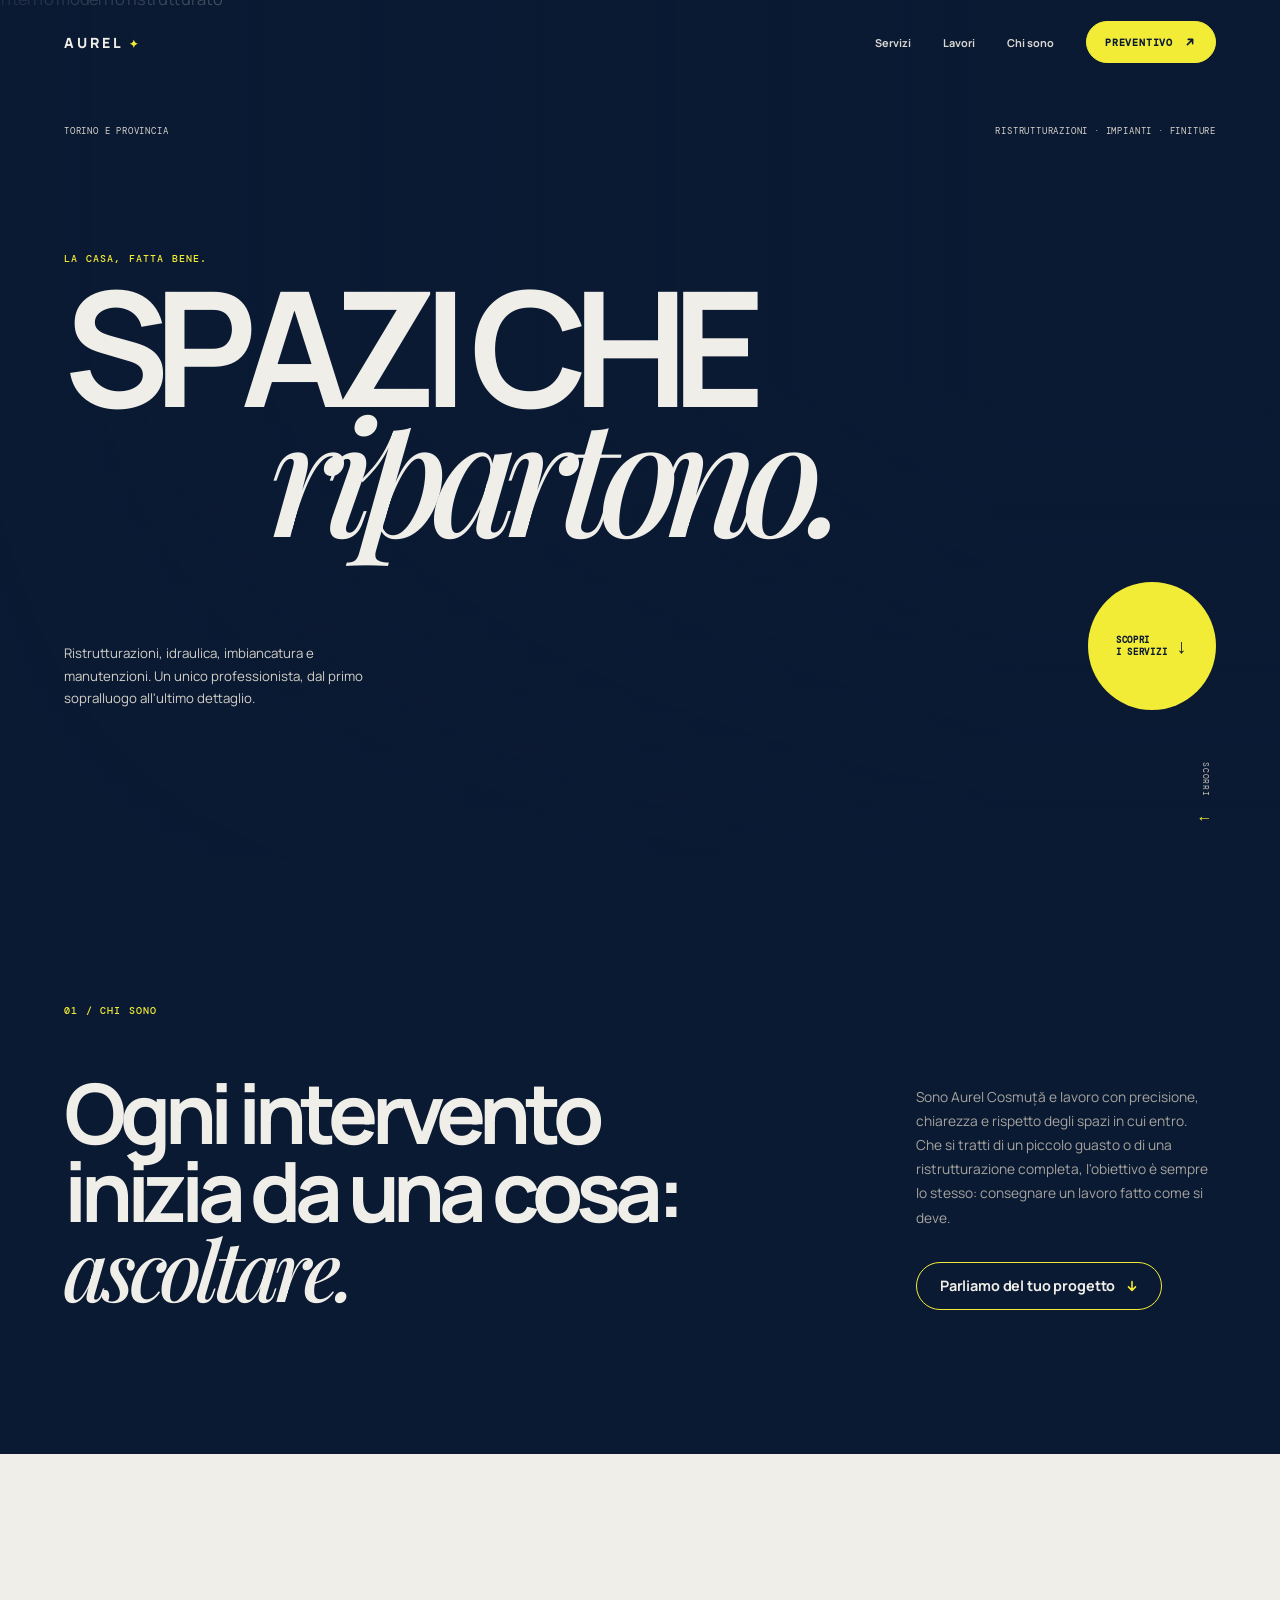
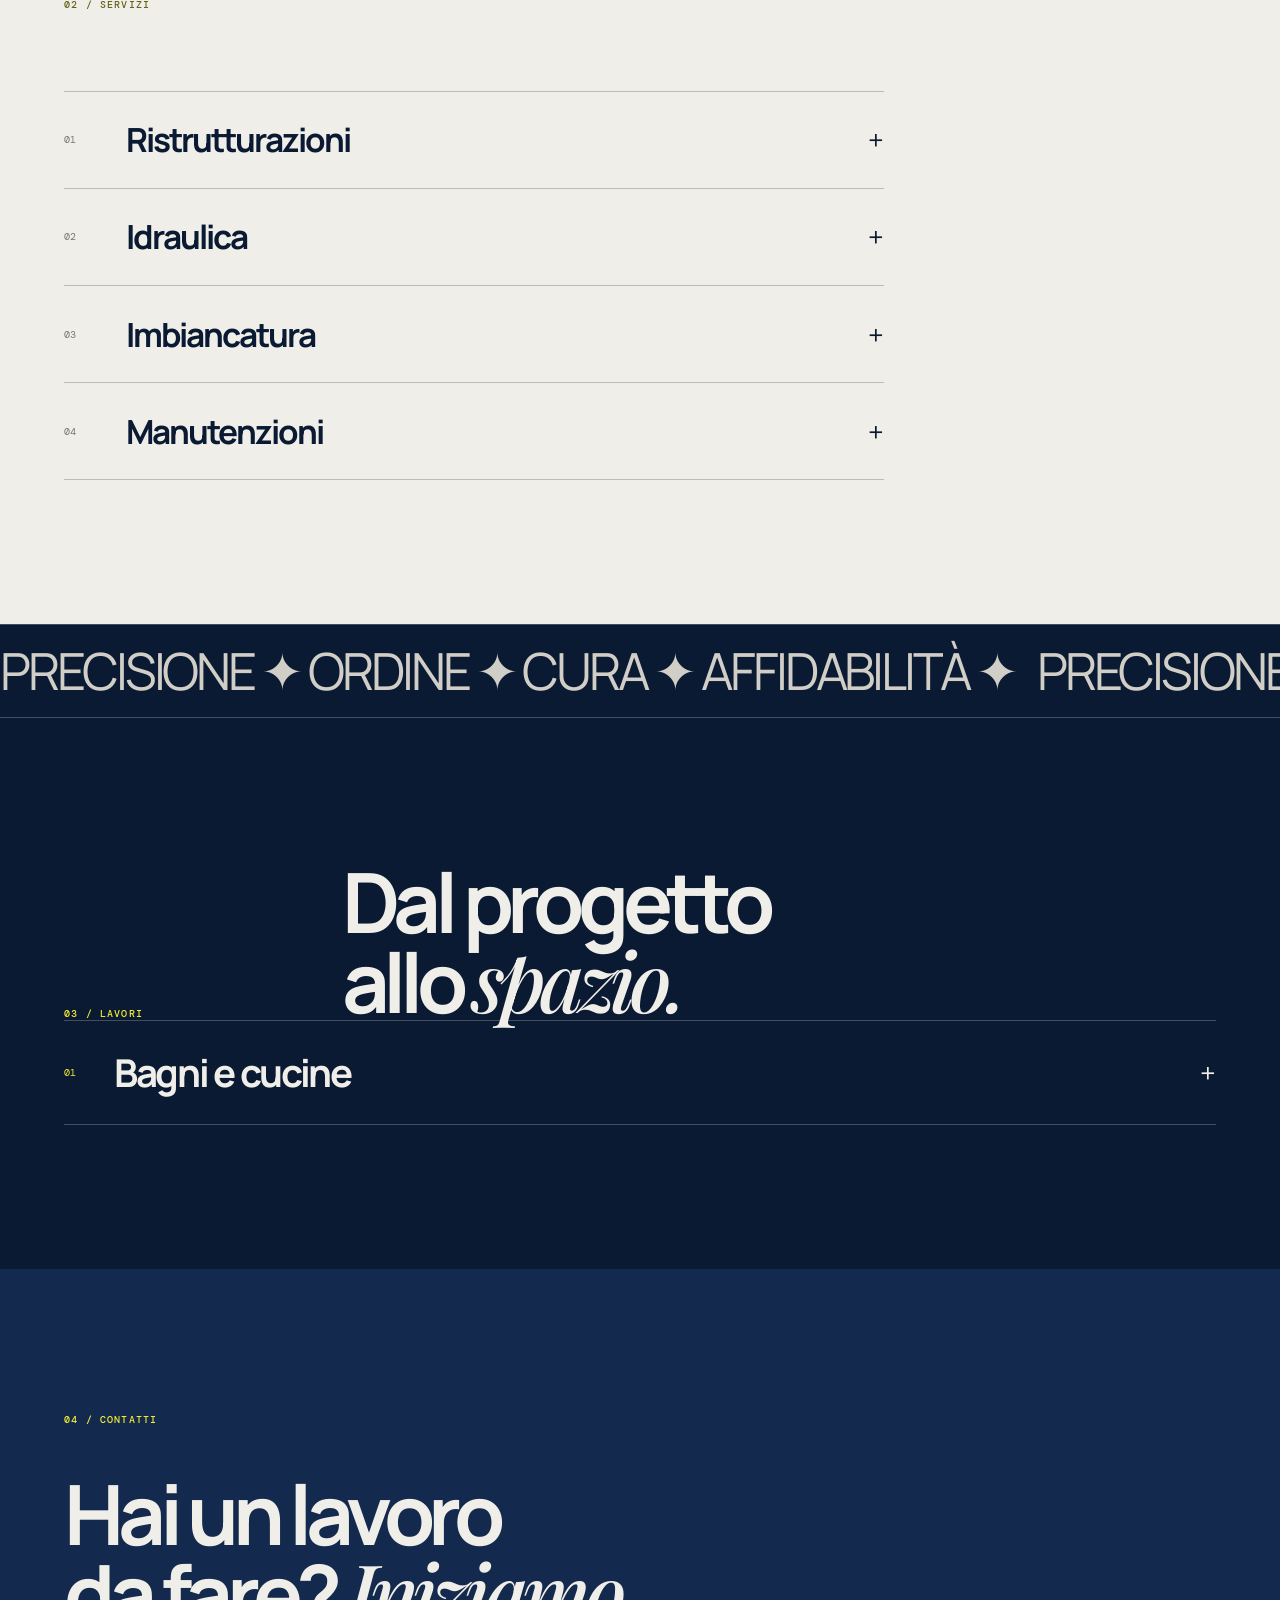
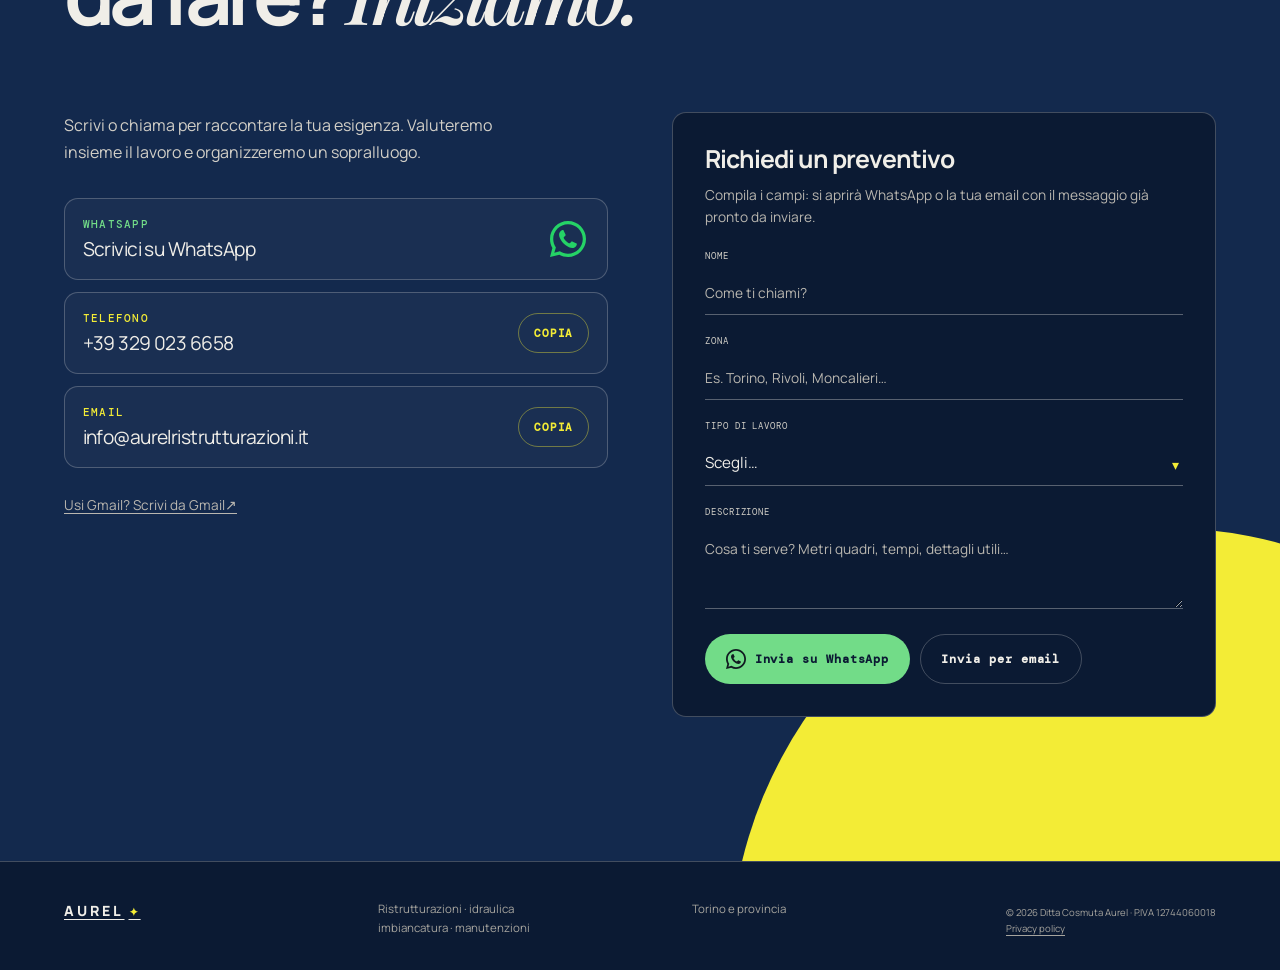
==== index.html @ 9bef8026 "Chi sono: tolta la frase sui figli musicisti Co-Authored-By: Claude Opus 5.5 <noreply@anthropic.com>" ====
<!doctype html>
<html lang="it">
<head>
<meta charset="utf-8"><meta name="viewport" content="width=device-width, initial-scale=1"><meta name="description" content="Aurel Cosmuță: ristrutturazioni, idraulica, imbiancatura e manutenzioni a Torino e provincia."><title>Aurel Cosmuță — Ristrutturazioni</title>
<meta http-equiv="Content-Security-Policy" content="default-src 'none'; script-src 'self'; style-src 'self'; font-src 'self'; img-src 'self' https://images.unsplash.com; form-action 'none'; manifest-src 'self'; base-uri 'none'; object-src 'none'; frame-src 'none'; worker-src 'none'; require-trusted-types-for 'script'; trusted-types 'none'; upgrade-insecure-requests"><link rel="canonical" href="https://aurelristrutturazioni.it/"><meta property="og:title" content="Aurel Cosmuță — Ristrutturazioni a Torino"><meta property="og:description" content="Ristrutturazioni, idraulica, imbiancatura e manutenzioni a Torino e provincia."><meta property="og:url" content="https://aurelristrutturazioni.it/"><meta property="og:type" content="website"><meta property="og:locale" content="it_IT"><meta name="referrer" content="strict-origin-when-cross-origin"><link rel="stylesheet" href="fonts/fonts.css?v=202610310843"><link rel="stylesheet" href="aurel.css?v=202610310843"><script src="frame-guard.js?v=202610310843"></script><script defer src="aurel.js?v=202610310843"></script>
</head>
<body>
<header class="header" id="top"><a class="logo" href="#top">AUREL<span>✦</span></a><nav class="nav"><a href="#servizi">Servizi</a><a href="#lavori">Lavori</a><a href="#chi-sono">Chi sono</a><a class="nav-cta" href="#contatti">PREVENTIVO <span><svg class="arr" viewBox="0 0 16 16" width="14" height="14" fill="none" stroke="currentColor" stroke-width="1.8" stroke-linecap="round" stroke-linejoin="round" aria-hidden="true"><path d="M5 11 11 5M6 5h5v5"/></svg></span></a></nav><button class="menu-button" aria-label="Apri menu" aria-expanded="false"><i></i><i></i></button></header>
<nav class="mobile-nav" aria-hidden="true"><a href="#servizi">Servizi</a><a href="#lavori">Lavori</a><a href="#chi-sono">Chi sono</a><a href="#contatti" class="mobile-quote">Preventivo</a></nav>
<main>
<section class="hero"><div class="hero-image"><img src="https://images.unsplash.com/photo-1600607687939-ce8a6c25118c?auto=format&fit=crop&w=2000&q=88" alt="Interno moderno ristrutturato"></div><div class="hero-shade"></div><div class="hero-meta"><span>Torino e provincia</span><span>Ristrutturazioni · Impianti · Finiture</span></div><div class="hero-content"><p class="kicker">La casa, fatta bene.</p><h1><span>SPAZI CHE</span><em>ripartono.</em></h1><div class="hero-bottom"><p>Ristrutturazioni, idraulica, imbiancatura e manutenzioni. Un unico professionista, dal primo sopralluogo all'ultimo dettaglio.</p><a class="circle-link" href="#servizi">SCOPRI<br>I SERVIZI <b>↓</b></a></div></div><div class="hero-scroll">SCORRI <span>↓</span></div></section>
<section class="intro section" id="chi-sono"><div class="section-label">01 / CHI SONO</div><div class="intro-layout"><h2>Ogni intervento<br>inizia da una cosa:<br><em>ascoltare.</em></h2><div class="intro-copy"><p>Sono Aurel Cosmuță e lavoro con precisione, chiarezza e rispetto degli spazi in cui entro. Che si tratti di un piccolo guasto o di una ristrutturazione completa, l'obiettivo è sempre lo stesso: consegnare un lavoro fatto come si deve.</p><a class="cta-pill" href="#contatti">Parliamo del tuo progetto <svg class="arr" viewBox="0 0 16 16" width="14" height="14" fill="none" stroke="currentColor" stroke-width="1.8" stroke-linecap="round" stroke-linejoin="round" aria-hidden="true"><path d="M8 3v10M4 9l4 4 4-4"/></svg></a></div></div></section>
<section class="services section" id="servizi"><div class="services-title"><div class="section-label">02 / SERVIZI</div></div><div class="services-grid"><div class="service-list"><article class="service-item"><button class="service-toggle"><span>01</span><strong>Ristrutturazioni</strong><i>+</i></button><div class="service-sublist"><div class="service-detail"><span>01.01</span><b>Ristrutturazione completa</b></div><div class="service-detail"><span>01.02</span><b>Bagni e cucine</b></div><div class="service-detail"><span>01.03</span><b>Distribuzione degli spazi</b></div></div></article><article class="service-item"><button class="service-toggle"><span>02</span><strong>Idraulica</strong><i>+</i></button><div class="service-sublist"><div class="service-detail"><span>02.01</span><b>Impianti idrici</b></div><div class="service-detail"><span>02.02</span><b>Sanitari e rubinetteria</b></div><div class="service-detail"><span>02.03</span><b>Riparazioni</b></div></div></article><article class="service-item"><button class="service-toggle"><span>03</span><strong>Imbiancatura</strong><i>+</i></button><div class="service-sublist"><div class="service-detail"><span>03.01</span><b>Pareti e soffitti</b></div><div class="service-detail"><span>03.02</span><b>Preparazione superfici</b></div><div class="service-detail"><span>03.03</span><b>Finiture e colori</b></div></div></article><article class="service-item"><button class="service-toggle"><span>04</span><strong>Manutenzioni</strong><i>+</i></button><div class="service-sublist"><div class="service-detail"><span>04.01</span><b>Interventi urgenti</b></div><div class="service-detail"><span>04.02</span><b>Ripristini</b></div><div class="service-detail"><span>04.03</span><b>Manutenzione ordinaria</b></div></div></article></div></div></section>
<section class="statement"><div class="ticker"><span>PRECISIONE ✦ ORDINE ✦ CURA ✦ AFFIDABILITÀ ✦ </span><span>PRECISIONE ✦ ORDINE ✦ CURA ✦ AFFIDABILITÀ ✦ </span></div></section>
<section class="projects section" id="lavori"><div class="projects-heading"><div class="section-label">03 / LAVORI</div><h2>Dal progetto<br>allo <em>spazio.</em></h2></div><div class="portfolio"><button class="portfolio-toggle"><span>01</span><strong>Bagni e cucine</strong><i>+</i></button><div class="portfolio-content"><div class="portfolio-track"><figure><img src="img/lavori/bagno-marmo-bianco.jpg" alt="Bagno con rivestimento effetto marmo bianco e mobile sospeso" width="1050" height="1400" loading="lazy" decoding="async"><figcaption>Bagno effetto marmo</figcaption></figure><figure><img src="img/lavori/bagno-con-lavanderia.jpg" alt="Bagno ristrutturato con box doccia, sanitari sospesi e lavatrice integrata" width="1400" height="1050" loading="lazy" decoding="async"><figcaption>Bagno con lavanderia</figcaption></figure><figure><img src="img/lavori/bagno-doccia-walk-in.jpg" alt="Bagno con doccia walk-in, piastrelle decorate e rubinetteria nera" width="1052" height="1400" loading="lazy" decoding="async"><figcaption>Doccia walk-in</figcaption></figure><figure><img src="img/lavori/bagno-effetto-travertino.jpg" alt="Bagno con grandi lastre effetto travertino e box doccia in cristallo" width="1050" height="1400" loading="lazy" decoding="async"><figcaption>Effetto travertino</figcaption></figure></div></div></div></section>
<section class="contact section" id="contatti"><div class="contact-bg"></div><div class="section-label">04 / CONTATTI</div><h2>Hai un lavoro<br>da fare? <em>Iniziamo.</em></h2><div class="cx-layout"><div class="cx-direct"><p class="cx-intro">Scrivi o chiama per raccontare la tua esigenza. Valuteremo insieme il lavoro e organizzeremo un sopralluogo.</p><ul class="cx-list"><li class="cx-card cx-wa"><a class="cx-main" href="https://wa.me/393290236658?text=Ciao%20Aurel%2C%20vorrei%20richiedere%20un%20preventivo." target="_blank" rel="noopener noreferrer"><span class="cx-label">WhatsApp</span><span class="cx-value">Scrivici su WhatsApp</span></a><img class="cx-icon" src="img/whatsapp.svg" alt="" width="36" height="36" aria-hidden="true"></li><li class="cx-card"><a class="cx-main" href="tel:+393290236658"><span class="cx-label">Telefono</span><span class="cx-value">+39 329 023 6658</span></a><button class="cx-copy copy-btn" type="button" data-copy="+39 329 023 6658" data-done="Numero copiato negli appunti.">Copia</button></li><li class="cx-card"><a class="cx-main" href="mailto:info@aurelristrutturazioni.it"><span class="cx-label">Email</span><span class="cx-value">info@aurelristrutturazioni.it</span></a><button class="cx-copy copy-btn" type="button" data-copy="info@aurelristrutturazioni.it" data-done="Email copiata negli appunti.">Copia</button></li></ul><p class="copy-message" aria-live="polite"></p><p class="cx-gmail"><a href="https://mail.google.com/mail/?view=cm&amp;fs=1&amp;to=info@aurelristrutturazioni.it" target="_blank" rel="noopener noreferrer">Usi Gmail? Scrivi da Gmail↗︎</a></p></div><form id="quote-form" class="cx-form"><h3>Richiedi un preventivo</h3><p class="cx-form-note">Compila i campi: si aprirà WhatsApp o la tua email con il messaggio già pronto da inviare.</p><label for="q-nome">Nome<input id="q-nome" name="nome" required maxlength="80" autocomplete="name" placeholder="Come ti chiami?"></label><label for="q-zona">Zona<input id="q-zona" name="zona" maxlength="80" autocomplete="address-level2" placeholder="Es. Torino, Rivoli, Moncalieri…"></label><label for="q-tipo" class="cx-select">Tipo di lavoro<select id="q-tipo" name="tipo" required><option value="">Scegli…</option><option>Ristrutturazione completa</option><option>Bagno</option><option>Cucina</option><option>Idraulica</option><option>Imbiancatura</option><option>Manutenzione o piccolo intervento</option><option>Altro</option></select></label><label for="q-msg">Descrizione<textarea id="q-msg" name="messaggio" required rows="3" maxlength="1000" placeholder="Cosa ti serve? Metri quadri, tempi, dettagli utili…"></textarea></label><div class="cx-send"><button type="submit" class="cx-send-wa" data-via="wa"><img class="qb-ico" src="img/whatsapp-black.svg" alt="" width="20" height="20" aria-hidden="true">Invia su WhatsApp</button><button type="submit" class="cx-send-mail" data-via="mail">Invia per email</button></div></form></div></section>
</main><footer><a href="#top" class="logo">AUREL<span>✦</span></a><p>Ristrutturazioni · idraulica<br>imbiancatura · manutenzioni</p><p>Torino e provincia</p><small>© <span id="year"></span> Ditta Cosmuta Aurel · P.IVA 12744060018<br><a href="privacy.html">Privacy policy</a></small></footer><div class="quick-bar" aria-label="Contatto rapido"><a class="quick-call" href="tel:+393290236658"><svg class="qb-ico" viewBox="0 0 24 24" width="20" height="20" fill="none" stroke="currentColor" stroke-width="2" stroke-linecap="round" stroke-linejoin="round" aria-hidden="true"><path d="M5 4h3.2l1.6 4-2 1.2a11 11 0 0 0 5 5l1.2-2 4 1.6V17a2 2 0 0 1-2 2A15 15 0 0 1 3 6a2 2 0 0 1 2-2z"/></svg>Chiama</a><a class="quick-wa" href="https://wa.me/393290236658?text=Ciao%20Aurel%2C%20vorrei%20richiedere%20un%20preventivo." target="_blank" rel="noopener noreferrer"><img class="qb-ico" src="img/whatsapp-black.svg" alt="" width="20" height="20" aria-hidden="true">WhatsApp</a></div>
</body></html>
---- fonts/fonts.css ----
/* manrope-latin-400-normal */
@font-face {
  font-family: 'Manrope';
  font-style: normal;
  font-display: swap;
  font-weight: 400;
  src: url(manrope-latin-400-normal.woff2) format('woff2');
}/* manrope-latin-ext-400-normal */
@font-face {
  font-family: 'Manrope';
  font-style: normal;
  font-display: swap;
  font-weight: 400;
  src: url(manrope-latin-ext-400-normal.woff2) format('woff2');
}/* manrope-latin-500-normal */
@font-face {
  font-family: 'Manrope';
  font-style: normal;
  font-display: swap;
  font-weight: 500;
  src: url(manrope-latin-500-normal.woff2) format('woff2');
}/* manrope-latin-ext-500-normal */
@font-face {
  font-family: 'Manrope';
  font-style: normal;
  font-display: swap;
  font-weight: 500;
  src: url(manrope-latin-ext-500-normal.woff2) format('woff2');
}/* manrope-latin-600-normal */
@font-face {
  font-family: 'Manrope';
  font-style: normal;
  font-display: swap;
  font-weight: 600;
  src: url(manrope-latin-600-normal.woff2) format('woff2');
}/* manrope-latin-ext-600-normal */
@font-face {
  font-family: 'Manrope';
  font-style: normal;
  font-display: swap;
  font-weight: 600;
  src: url(manrope-latin-ext-600-normal.woff2) format('woff2');
}/* manrope-latin-700-normal */
@font-face {
  font-family: 'Manrope';
  font-style: normal;
  font-display: swap;
  font-weight: 700;
  src: url(manrope-latin-700-normal.woff2) format('woff2');
}/* manrope-latin-ext-700-normal */
@font-face {
  font-family: 'Manrope';
  font-style: normal;
  font-display: swap;
  font-weight: 700;
  src: url(manrope-latin-ext-700-normal.woff2) format('woff2');
}/* manrope-latin-800-normal */
@font-face {
  font-family: 'Manrope';
  font-style: normal;
  font-display: swap;
  font-weight: 800;
  src: url(manrope-latin-800-normal.woff2) format('woff2');
}/* manrope-latin-ext-800-normal */
@font-face {
  font-family: 'Manrope';
  font-style: normal;
  font-display: swap;
  font-weight: 800;
  src: url(manrope-latin-ext-800-normal.woff2) format('woff2');
}/* playfair-display-latin-500-normal */
@font-face {
  font-family: 'Playfair Display';
  font-style: normal;
  font-display: swap;
  font-weight: 500;
  src: url(playfair-display-latin-500-normal.woff2) format('woff2');
}/* playfair-display-latin-ext-500-normal */
@font-face {
  font-family: 'Playfair Display';
  font-style: normal;
  font-display: swap;
  font-weight: 500;
  src: url(playfair-display-latin-ext-500-normal.woff2) format('woff2');
}/* playfair-display-latin-600-normal */
@font-face {
  font-family: 'Playfair Display';
  font-style: normal;
  font-display: swap;
  font-weight: 600;
  src: url(playfair-display-latin-600-normal.woff2) format('woff2');
}/* playfair-display-latin-ext-600-normal */
@font-face {
  font-family: 'Playfair Display';
  font-style: normal;
  font-display: swap;
  font-weight: 600;
  src: url(playfair-display-latin-ext-600-normal.woff2) format('woff2');
}/* playfair-display-latin-500-italic */
@font-face {
  font-family: 'Playfair Display';
  font-style: italic;
  font-display: swap;
  font-weight: 500;
  src: url(playfair-display-latin-500-italic.woff2) format('woff2');
}/* playfair-display-latin-ext-500-italic */
@font-face {
  font-family: 'Playfair Display';
  font-style: italic;
  font-display: swap;
  font-weight: 500;
  src: url(playfair-display-latin-ext-500-italic.woff2) format('woff2');
}/* dm-mono-latin-400-normal */
@font-face {
  font-family: 'DM Mono';
  font-style: normal;
  font-display: swap;
  font-weight: 400;
  src: url(dm-mono-latin-400-normal.woff2) format('woff2');
}/* dm-mono-latin-ext-400-normal */
@font-face {
  font-family: 'DM Mono';
  font-style: normal;
  font-display: swap;
  font-weight: 400;
  src: url(dm-mono-latin-ext-400-normal.woff2) format('woff2');
}/* dm-mono-latin-500-normal */
@font-face {
  font-family: 'DM Mono';
  font-style: normal;
  font-display: swap;
  font-weight: 500;
  src: url(dm-mono-latin-500-normal.woff2) format('woff2');
}/* dm-mono-latin-ext-500-normal */
@font-face {
  font-family: 'DM Mono';
  font-style: normal;
  font-display: swap;
  font-weight: 500;
  src: url(dm-mono-latin-ext-500-normal.woff2) format('woff2');
}
---- aurel.css ----
:root{--dark:#0b1a33;--cream:#f0eee8;--yellow:#f3ec36;--grey:#a6a49e;--line:rgba(240,238,232,.24);--sans:Manrope,Arial,sans-serif;--serif:'Playfair Display',Georgia,serif;--mono:'DM Mono',monospace}*{box-sizing:border-box}html{scroll-behavior:smooth}body{margin:0;background:var(--dark);color:var(--cream);font-family:var(--sans);overflow-x:hidden}a{color:inherit;text-decoration:none}button{font:inherit}img{width:100%;height:100%;display:block;object-fit:cover}.header{position:absolute;inset:0 0 auto;z-index:10;height:84px;padding:0 5vw;display:flex;align-items:center;justify-content:space-between}.logo{font-size:.88rem;font-weight:800;letter-spacing:.22em}.logo span{margin-left:.25rem;color:var(--yellow);font-size:.7rem}.nav{display:flex;align-items:center;gap:2rem;font-size:.68rem;font-weight:700}.nav>a:not(.nav-cta){color:#dad8d1}.nav>a:not(.nav-cta):hover{color:var(--yellow)}.nav-cta{background:var(--yellow);color:var(--dark);border:1px solid var(--yellow);border-radius:2rem;padding:.82rem 1.15rem;font:700 .62rem var(--mono);letter-spacing:.08em;transition:.25s}.nav-cta:hover{background:#fffbd0;transform:translateY(-2px);box-shadow:0 10px 28px #f3ec363d}.nav-cta span{margin-left:.6rem;font-size:1rem}.menu-button,.mobile-nav{display:none}.hero{height:min(860px,100vh);min-height:670px;position:relative;padding:125px 5vw 2.2rem;display:flex;flex-direction:column;justify-content:space-between;overflow:hidden}.hero-image,.hero-shade{position:absolute;inset:0}.hero-image{z-index:0}.hero-image img{filter:saturate(.75);transform:scale(1.03);animation:heroZoom 13s ease-out both}.hero-shade{z-index:1;background:linear-gradient(90deg,#0b1a33e8,#0b1a3340 78%),linear-gradient(0deg,#0b1a33bf,transparent 55%)}.hero-meta,.hero-content,.hero-scroll{position:relative;z-index:2}.hero-meta{display:flex;justify-content:space-between;color:#d6d3cc;font:.56rem var(--mono);letter-spacing:.09em;text-transform:uppercase}.hero-content{margin:auto 0}.kicker,.section-label{font:500 .61rem var(--mono);letter-spacing:.12em;color:var(--yellow);margin:0;text-transform:uppercase}.hero h1{font-size:clamp(4.2rem,12.5vw,13.5rem);line-height:.78;letter-spacing:-.095em;margin:1.2rem 0 0}.hero h1 span,.hero h1 em{display:block;animation:revealTitle 1s cubic-bezier(.2,.75,.2,1) both}.hero h1 em{font-family:var(--serif);font-weight:500;margin-left:16vw;animation-delay:.12s}.hero-bottom{margin-top:3rem;display:flex;align-items:end;justify-content:space-between}.hero-bottom>p{max-width:330px;margin:0;color:#d2d0c8;font-size:.83rem;line-height:1.7}.circle-link{height:128px;width:128px;border-radius:50%;background:var(--yellow);color:var(--dark);display:flex;align-items:center;justify-content:center;gap:.5rem;font:700 .54rem var(--mono);letter-spacing:.08em;line-height:1.4;transition:.3s}.circle-link:hover{transform:rotate(10deg) scale(1.06);box-shadow:0 14px 36px #f3ec3633}.circle-link b{font-size:1.25rem;font-weight:400}.hero-scroll{position:absolute;right:5vw;bottom:2.2rem;writing-mode:vertical-rl;font:.51rem var(--mono);letter-spacing:.1em;color:#c4c1b9}.hero-scroll span{color:var(--yellow);font-size:1rem;margin-top:.7rem}.section{padding:9rem 5vw}.intro-layout{display:grid;grid-template-columns:1.6fr .65fr;gap:9vw;align-items:end;margin-top:3.5rem}.intro h2,.projects h2,.contact h2{font-size:clamp(2.8rem,6.5vw,7.5rem);line-height:.94;letter-spacing:-.075em;margin:0}.intro h2 em,.projects h2 em,.contact h2 em{font-family:var(--serif);font-weight:500}.intro-copy{font-size:.86rem;color:var(--grey);line-height:1.75}.intro-copy p{margin:0}.underlined-link{display:inline-block;margin-top:2rem;padding-bottom:.45rem;border-bottom:1px solid var(--yellow);font-size:.7rem;font-weight:700}.underlined-link span{margin-left:.5rem;color:var(--yellow)}.intro-images{margin-top:7rem;display:grid;grid-template-columns:1.2fr .8fr;gap:1.5rem}.intro-images figure{margin:0;height:390px;position:relative;overflow:hidden}.intro-images figure:nth-child(2){margin-top:7rem}.intro-images img{filter:grayscale(.5);transition:transform .8s}.intro-images figure:hover img{transform:scale(1.06)}figcaption{position:absolute;left:1rem;bottom:1rem;font:.56rem var(--mono);letter-spacing:.1em;text-transform:uppercase}.services{background:var(--cream);color:var(--dark)}.services-title{display:flex;justify-content:space-between}.services-title .section-label{color:#65631a}.services-title>p{font-size:.88rem;line-height:1.65;margin:0}.services-grid{display:grid;grid-template-columns:1.25fr .75fr;gap:6vw;margin-top:5rem}.service-list{border-top:1px solid #bebbb4}.service-item{border-bottom:1px solid #bebbb4}.service-toggle{width:100%;display:grid;grid-template-columns:46px 1fr 28px;gap:1rem;align-items:center;padding:1.6rem 0;background:none;border:0;color:var(--dark);text-align:left;cursor:pointer}.service-toggle>span{font:.63rem var(--mono);color:#77756f}.service-toggle strong{font-size:clamp(1.35rem,2.6vw,2.6rem);letter-spacing:-.06em}.service-toggle i,.portfolio-toggle i{font-style:normal;font-size:1.7rem;text-align:right;transition:transform .3s}.service-sublist{max-height:0;overflow:hidden;transition:max-height .45s ease;padding-left:61px}.service-item.open .service-sublist{max-height:180px;padding-bottom:1.2rem}.service-item.open .service-toggle i,.portfolio.open .portfolio-toggle i{transform:rotate(45deg);color:#77710b}.service-detail{width:100%;display:flex;align-items:center;gap:1rem;padding:.58rem 0;background:none;border:0;color:#5a5953;text-align:left;cursor:pointer;border-bottom:1px solid #d6d3cb}.service-detail span{font:.55rem var(--mono);color:#88857e}.service-detail b{font-size:.77rem;font-weight:600}.service-detail:hover,.service-detail.active{color:#737b09}.service-photo{height:520px;overflow:hidden}.service-photo img{filter:saturate(.7);transition:opacity .25s,transform .45s}.statement{overflow:hidden;border-top:1px solid var(--line);border-bottom:1px solid var(--line);padding:1.25rem 0}.ticker{width:max-content;display:flex;animation:ticker 24s linear infinite}.ticker span{white-space:nowrap;font-size:clamp(2rem,4vw,4.5rem);letter-spacing:-.06em;line-height:1;padding-right:1.3rem;color:#d1cec7}.projects-heading{display:grid;grid-template-columns:.55fr 1.45fr .55fr;gap:4vw;align-items:end}.projects-heading p{font-size:.78rem;line-height:1.7;color:var(--grey);margin:0}.portfolio{border-top:1px solid var(--line)}.portfolio:first-of-type{margin-top:6rem}.portfolio-toggle{width:100%;display:grid;grid-template-columns:50px 1fr 30px;align-items:center;padding:1.55rem 0;background:none;color:var(--cream);border:0;border-bottom:1px solid var(--line);text-align:left;cursor:pointer}.portfolio-toggle span{font:.62rem var(--mono);color:var(--yellow)}.portfolio-toggle strong{font-size:clamp(1.4rem,3vw,2.8rem);letter-spacing:-.06em}.portfolio-toggle i{font-size:1.7rem}.portfolio-content{max-height:0;overflow:hidden;transition:max-height .65s ease}.portfolio.open .portfolio-content{max-height:390px}.portfolio-track{display:flex;gap:1rem;overflow-x:auto;padding:1rem 0 1.5rem;scroll-snap-type:x mandatory;scrollbar-width:thin;scrollbar-color:var(--yellow) transparent}.portfolio-track figure{flex:0 0 clamp(260px,31vw,430px);height:280px;margin:0;position:relative;scroll-snap-align:start;overflow:hidden}.portfolio-track img{filter:saturate(.7);transition:transform .6s}.portfolio-track figure:hover img{transform:scale(1.06)}.portfolio-track figcaption{font:.58rem var(--mono);color:white;text-shadow:0 1px 5px #000}.contact{background:#13294d;position:relative;overflow:hidden}.contact-bg{position:absolute;width:68vw;height:68vw;border-radius:50%;background:var(--yellow);right:-25vw;bottom:-42vw}.contact>*:not(.contact-bg){position:relative;z-index:1}.contact h2{margin:3rem 0 5rem}.contact-layout{display:grid;grid-template-columns:.8fr 1fr;gap:11vw}.contact-copy>p{font-size:.85rem;line-height:1.7;color:#d2cfc7;margin:0;max-width:390px}.contact-option{border-top:1px solid #f0eee83d;margin-top:2rem;padding-top:.8rem}.option-label{display:block;font:.56rem var(--mono);letter-spacing:.1em;color:var(--yellow);margin-bottom:.55rem}.copy-email,.contact-action{display:flex;align-items:center;justify-content:space-between;width:100%;max-width:430px;padding:0;background:none;border:0;color:var(--cream);text-align:left;font-size:clamp(1.05rem,2vw,1.75rem);letter-spacing:-.05em;cursor:pointer}.contact-action{display:flex}.copy-email small,.contact-action small{font:.53rem var(--mono);letter-spacing:.08em;color:var(--yellow);white-space:nowrap;margin-left:1rem}.copy-message{color:var(--yellow)!important;font-size:.67rem!important;margin:.5rem 0 0!important}.whatsapp-option{border-color:#73d48a66}.whatsapp-option .option-label{color:#72dc88}.whatsapp-option .contact-action small{color:#72dc88}.contact-copy>a{display:block}form{display:flex;flex-direction:column;gap:1.5rem}label{font:.58rem var(--mono);letter-spacing:.1em;text-transform:uppercase;color:#d3d0c8}input,textarea{display:block;width:100%;margin-top:.55rem;padding:.75rem 0;background:transparent;border:0;border-bottom:1px solid #f0eee856;color:var(--cream);outline:0;font:.86rem var(--sans);resize:vertical}input:focus,textarea:focus{border-color:var(--yellow)}input::placeholder,textarea::placeholder{color:#bab7b0}form button{align-self:flex-start;border:0;border-radius:3rem;padding:1rem 1.2rem;background:var(--yellow);color:var(--dark);font:700 .62rem var(--mono);letter-spacing:.08em;cursor:pointer;transition:.25s}form button:hover{transform:translateY(-2px);background:#fffbd0}form button span{font-size:1rem;margin-left:.7rem}#form-message{margin:0;color:var(--yellow);font-size:.75rem}footer{display:grid;grid-template-columns:1fr 1fr 1fr auto;gap:2rem;padding:2.3rem 5vw;color:var(--grey);font-size:.72rem;line-height:1.65;border-top:1px solid var(--line)}footer .logo{color:var(--cream)}footer p{margin:0}footer small{align-self:end}.reveal{opacity:0;transform:translateY(35px);transition:opacity .8s ease,transform .8s}.reveal.visible{opacity:1;transform:none}@keyframes revealTitle{from{transform:translateY(120%);opacity:0}to{transform:translateY(0);opacity:1}}@keyframes heroZoom{from{transform:scale(1.15)}to{transform:scale(1.03)}}@keyframes ticker{to{transform:translateX(-50%)}}@media(max-width:760px){.header{height:65px;padding:0 1.25rem}.nav{display:none}.menu-button{display:flex;flex-direction:column;gap:6px;border:0;background:none;padding:8px;z-index:13}.menu-button i{width:27px;height:1px;background:var(--cream);display:block;transition:transform .3s}.menu-button.open i:first-child{transform:translateY(3.5px) rotate(45deg)}.menu-button.open i:last-child{transform:translateY(-3.5px) rotate(-45deg)}.mobile-nav{position:fixed;z-index:12;inset:0;background:var(--yellow);color:var(--dark);padding:7rem 1.25rem;transform:translateY(-100%);transition:transform .45s cubic-bezier(.7,0,.2,1)}.mobile-nav.open{transform:none}.mobile-nav a{display:block;font-size:clamp(2.6rem,12vw,4rem);font-weight:700;line-height:1.15;letter-spacing:-.07em}.mobile-nav small{font:.55rem var(--mono);vertical-align:top}.mobile-nav .mobile-quote{margin-top:1.5rem;font:.9rem var(--mono);letter-spacing:.08em;border:1px solid var(--dark);border-radius:3rem;padding:.9rem 1rem;width:max-content}.hero{padding:95px 1.25rem 1.5rem;min-height:720px}.hero-meta span:last-child{display:none}.hero h1{font-size:clamp(4rem,18vw,7rem)}.hero h1 em{margin-left:8vw}.hero-bottom>p{max-width:205px;font-size:.72rem}.circle-link{width:88px;height:88px;font-size:.42rem}.hero-scroll{right:1.25rem;bottom:1.5rem}.section{padding:5rem 1.25rem}.intro-layout,.contact-layout{display:block;margin-top:2.5rem}.intro-copy{margin-top:2rem}.intro-images{margin-top:4rem;gap:.7rem}.intro-images figure{height:225px}.intro-images figure:nth-child(2){margin-top:3rem}.services-title{display:block}.services-title>p{margin-top:2rem}.services-grid{display:block;margin-top:3rem}.service-toggle{grid-template-columns:32px 1fr 24px;padding:1.3rem 0}.service-sublist{padding-left:32px}.service-photo{height:315px;margin-top:2rem}.projects-heading{display:block}.projects-heading h2{margin:2rem 0}.portfolio:first-of-type{margin-top:4rem}.portfolio-track figure{flex-basis:78vw;height:250px}.contact h2{margin:2.3rem 0 3rem}.contact-layout form{margin-top:3rem}.contact-bg{width:120vw;height:120vw;right:-50vw;bottom:-25vw}.copy-email,.contact-action{font-size:1rem}footer{grid-template-columns:1fr 1fr;padding:2rem 1.25rem;gap:1.5rem}footer small{grid-column:1/-1}}

.hp-field{position:absolute;left:-10000px;width:1px;height:1px;overflow:hidden}
.consent{display:flex;gap:.75rem;align-items:flex-start;text-transform:none;letter-spacing:0;font:.78rem/1.5 var(--sans);color:var(--cream)}
.consent input{width:1.05rem;height:1.05rem;margin:.15rem 0 0;flex:none;accent-color:var(--yellow)}
.consent a,footer a{color:inherit;text-decoration:underline;text-underline-offset:3px}
form button:disabled{opacity:.6;cursor:wait;transform:none}
:focus-visible{outline:2px solid var(--yellow);outline-offset:3px}
.legal{max-width:760px;margin:0 auto;padding:8rem 5vw 6rem;line-height:1.7;font-size:.98rem}
.legal h1{font:600 clamp(2.4rem,6vw,4rem)/1 var(--serif);letter-spacing:-.03em;margin:1.5rem 0 1rem}
.legal h2{font:600 1.35rem/1.3 var(--serif);margin:2.8rem 0 .6rem}
.legal p,.legal li{color:#d3d0c8}
.legal a{color:var(--yellow)}
.legal .todo{background:#f3ec3633;color:var(--yellow);padding:0 .3rem;border-radius:3px}
.legal .updated{font:500 .65rem var(--mono);letter-spacing:.1em;text-transform:uppercase;color:var(--grey)}
.back-link{font:700 .62rem var(--mono);letter-spacing:.08em;color:var(--cream);text-decoration:none}
@media(max-width:760px){.contact{padding-bottom:calc(5rem + 32vw)}.contact-bg{width:68vw;height:68vw;right:-20vw;bottom:-40vw}}

/* ===== Telefono ===== */
.quick-bar{display:none}
@media(max-width:760px){
/* Header fisso: il menu è sempre raggiungibile */
.header{position:fixed;z-index:14;height:calc(64px + env(safe-area-inset-top,0px));padding:env(safe-area-inset-top,0px) max(1.25rem,env(safe-area-inset-right,0px)) 0 max(1.25rem,env(safe-area-inset-left,0px));transition:background .3s,box-shadow .3s}
.header.scrolled{background:#0b1a33f2;box-shadow:0 1px 0 var(--line);-webkit-backdrop-filter:blur(10px);backdrop-filter:blur(10px)}
.logo{padding:.8rem 0}
.menu-button{width:48px;height:48px;align-items:center;justify-content:center;margin-right:-10px}
/* Menu a tutto schermo */
.mobile-nav{display:flex;flex-direction:column;gap:.35rem;padding:calc(6.5rem + env(safe-area-inset-top,0px)) 1.25rem 2rem;overflow-y:auto;visibility:hidden;transition:transform .45s cubic-bezier(.7,0,.2,1),visibility 0s .45s}
.mobile-nav.open{visibility:visible;transition:transform .45s cubic-bezier(.7,0,.2,1)}
.mobile-nav a{color:var(--dark);text-decoration:none;padding:.2rem 0}
.mobile-nav small{font-size:.7rem}
.mobile-nav .mobile-quote{font-size:.85rem;padding:1rem 1.3rem}
body.menu-open .header{background:transparent;box-shadow:none;-webkit-backdrop-filter:none;backdrop-filter:none}
body.menu-open .logo{color:var(--dark)}
body.menu-open .menu-button i{background:var(--dark)}
/* Apertura */
.hero{height:auto;min-height:100vh;min-height:100svh;padding:calc(88px + env(safe-area-inset-top,0px)) 1.25rem 2rem}
.hero-meta{font-size:.66rem}
.kicker{font-size:.72rem}
.hero-bottom{flex-direction:column;align-items:flex-start;gap:1.8rem;margin-top:2.2rem}
.hero-bottom>p{max-width:34ch;font-size:.98rem;line-height:1.6}
.circle-link{width:104px;height:104px;font-size:.6rem;align-self:flex-end;margin-top:-.5rem}
[id]{scroll-margin-top:calc(64px + env(safe-area-inset-top,0px))}
.hero-scroll{display:none}
/* Testi leggibili */
.section-label{font-size:.72rem}
.intro-copy p,.services-title>p{font-size:1rem}
.intro-images figcaption,.portfolio-track figcaption{font-size:.68rem}
.underlined-link{display:inline-flex;padding:.7rem 0;font-size:.95rem}
/* Servizi: foto sopra l'elenco, così si vede quando cambia */
.services-grid{display:flex;flex-direction:column}
.service-photo{order:-1;height:auto;aspect-ratio:4/3;max-width:100%;margin:0 0 1.5rem}
.service-detail{padding:.85rem 0;font-size:.95rem}
.service-detail span,.service-detail small{font-size:.7rem}
.service-detail b{font-size:.95rem}
/* Lavori */
.projects-heading p{font-size:.95rem;margin-bottom:2rem}
.portfolio-track figure{flex-basis:82vw;height:300px}
/* Contatti */
.option-label{font-size:.7rem}
.contact-option{margin-top:1.4rem}
.copy-email,.contact-action{min-height:48px;font-size:1.15rem}
.copy-email small,.contact-action small{font-size:.68rem}
label{font-size:.7rem}
input,textarea{font-size:16px;padding:.9rem 0}
.consent{font-size:.9rem;padding:.3rem 0}
.consent input{width:1.4rem;height:1.4rem;margin-top:.05rem}
form button{font-size:.75rem;padding:1.15rem 1.5rem;min-height:52px}
/* Footer */
footer{font-size:.82rem;padding-bottom:calc(5.5rem + env(safe-area-inset-bottom,0px))}
footer small{font-size:.75rem}
footer a{display:inline-block;padding:.35rem 0}
/* Barra Chiama / WhatsApp */
.quick-bar{display:grid;grid-template-columns:1fr 1fr;gap:.6rem;position:fixed;z-index:11;left:0;right:0;bottom:0;padding:.7rem max(1rem,env(safe-area-inset-right,0px)) calc(.7rem + env(safe-area-inset-bottom,0px)) max(1rem,env(safe-area-inset-left,0px));background:#0b1a33f2;-webkit-backdrop-filter:blur(10px);backdrop-filter:blur(10px);box-shadow:0 -1px 0 var(--line);transform:translateY(110%);transition:transform .35s ease}
.quick-bar.show{transform:none}
.quick-bar a{display:flex;align-items:center;justify-content:center;gap:.5rem;min-height:50px;border-radius:3rem;font:700 .78rem var(--mono);letter-spacing:.06em;text-transform:uppercase;text-decoration:none}
.quick-call{background:var(--yellow);color:var(--dark)}
.quick-wa{border:1px solid #72dc88;color:#72dc88}
body.menu-open .quick-bar{transform:translateY(110%)}
}
/* Sui touch screen niente effetti "hover" che restano attivi dopo il tocco */
@media(hover:none){
.service-detail:hover{color:#5a5953}
.service-detail.active{color:#737b09}
.circle-link:hover,.nav-cta:hover,form button:hover{transform:none;box-shadow:none}
.intro-images figure:hover img,.portfolio-track figure:hover img{transform:none}
}
@media(prefers-reduced-motion:reduce){*{animation:none!important;transition:none!important}html{scroll-behavior:auto}}

/* Contatti: valore cliccabile + azioni */
.contact-row{display:flex;align-items:center;justify-content:space-between;gap:1rem;flex-wrap:wrap}
.contact-value{color:var(--cream);text-decoration:none;font-size:clamp(1.05rem,2vw,1.75rem);letter-spacing:-.05em;min-height:44px;display:inline-flex;align-items:center;min-width:0;overflow-wrap:anywhere}
.contact-value:hover{color:var(--yellow)}
.contact-btns{display:flex;gap:.5rem;flex-wrap:wrap}
.chip{display:inline-flex;align-items:center;justify-content:center;min-height:38px;padding:0 .95rem;border:1px solid #f3ec3666;border-radius:2rem;background:transparent;color:var(--yellow);font:700 .6rem var(--mono);letter-spacing:.08em;text-decoration:none;cursor:pointer;white-space:nowrap;transition:background .2s,color .2s}
.chip:hover{background:var(--yellow);color:var(--dark)}
.whatsapp-option .chip{border-color:#72dc8866;color:#72dc88}
.whatsapp-option .chip:hover{background:#72dc88;color:var(--dark)}
.copy-message{margin:.4rem 0 0;font-size:.75rem;color:var(--yellow);min-height:1em}
@media(hover:none),(pointer:coarse){.chip-gmail{display:none}}
/* Il cerchio giallo resta dietro: testi e modulo sempre leggibili */
.contact-layout{position:relative;z-index:1}
@media(min-width:761px){
.contact-layout form{background:#13294d;padding:2.4rem;border:1px solid var(--line);border-radius:6px}
}
@media(max-width:760px){
.contact-value{font-size:1.15rem;min-height:48px}
.chip{min-height:44px;font-size:.7rem;padding:0 1.1rem}
.mobile-nav .mobile-quote{align-self:flex-start;margin-top:.9rem;padding:.08em .3em .14em;margin-left:-.22em;border:0;border-radius:.3em;width:auto;background:var(--dark);color:var(--yellow);font-family:var(--sans);font-size:clamp(2.6rem,12vw,4rem);font-weight:700;line-height:1.15;letter-spacing:-.07em;box-shadow:0 10px 30px #0b1a3340}
.mobile-nav .mobile-quote small{color:var(--yellow);font:.7rem var(--mono);letter-spacing:0;vertical-align:top}
}

/* Lavori: riquadri più alti, adatti alle foto verticali da telefono */
.portfolio-track figure{height:440px}
.portfolio-track img[src^="img/"]{filter:none}
@media(max-width:760px){.portfolio-track figure{height:420px}}

/* ===== iPad e tablet ===== */
/* Testi minimi leggibili su tablet (verticale e orizzontale) */
@media(min-width:761px) and (max-width:1199px){
.nav{font-size:.8rem;gap:1.6rem}
.nav-cta{font-size:.68rem}
.section-label,.kicker{font-size:.7rem}
.hero-meta{font-size:.64rem}
.hero-bottom>p{font-size:.95rem}
.circle-link{font-size:.6rem}
.intro-copy{font-size:.98rem}
.intro-images figcaption,.portfolio-track figcaption{font-size:.66rem}
.service-detail span{font-size:.66rem}
.service-detail b{font-size:.9rem}
.option-label,label{font-size:.66rem}
.chip{font-size:.66rem}
.copy-email small,.contact-action small{font-size:.66rem}
footer{font-size:.82rem}
}
/* iPad in verticale: colonne singole dove lo spazio è poco */
@media(min-width:761px) and (max-width:1023px){
.section{padding:7rem 6vw}
.intro-layout{grid-template-columns:1fr;gap:2.5rem;align-items:start}
.intro-copy{max-width:60ch}
.intro-images{margin-top:4.5rem}
.intro-images figure{height:320px}
.projects-heading{display:block}
.projects-heading h2{margin:2rem 0 3rem}
.services-grid{grid-template-columns:1.1fr .9fr;gap:4vw}
.service-photo{height:440px}
.contact-layout{grid-template-columns:1fr 1.1fr;gap:5vw}
.contact-layout form{padding:2rem}
footer{grid-template-columns:1fr 1fr;gap:1.6rem}
footer small{grid-column:1/-1;align-self:start}
}
/* Schermi touch grandi (iPad): aree di tocco comode, niente zoom sui campi */
@media(min-width:761px) and (hover:none) and (pointer:coarse){
.nav>a:not(.nav-cta){padding:.9rem .3rem}
.nav-cta{padding:1rem 1.3rem}
.logo{padding:.8rem 0}
.underlined-link{display:inline-flex;padding:.7rem 0}
.service-detail{padding:.85rem 0}
.chip{min-height:44px;padding:0 1.1rem}
.contact-value{min-height:48px}
input,textarea{font-size:16px;padding:.9rem 0}
.consent input{width:1.3rem;height:1.3rem}
form button{min-height:52px}
footer a{display:inline-block;padding:.4rem 0}
.hero-scroll{display:none}
}

/* Contatti senza modulo: una sola colonna */
.contact-layout{display:block;max-width:720px}
.contact-copy>p{max-width:520px}

/* Icona menu (due linee) gialla come i pulsanti; resta scura a menu aperto */
@media(max-width:760px){.menu-button i{background:var(--yellow)}}
/* Icona menu più visibile: linee spesse e arrotondate */
@media(max-width:760px){
.menu-button{gap:7px}
.menu-button i{width:30px;height:3px;border-radius:3px;box-shadow:0 1px 4px #0b1a3366}
.menu-button.open i:first-child{transform:translateY(5px) rotate(45deg)}
.menu-button.open i:last-child{transform:translateY(-5px) rotate(-45deg)}
body.menu-open .menu-button i{box-shadow:none}
}

/* Servizi senza foto: elenco a tutta larghezza, voci non cliccabili */
.services-grid{display:block;max-width:820px}
.service-detail{cursor:default}
.service-detail:hover{color:#5a5953}

/* Barra Chiama/WhatsApp: sempre visibile, solo i pulsanti senza fascia di sfondo */
@media(max-width:760px){
.quick-bar{background:none;box-shadow:none;-webkit-backdrop-filter:none;backdrop-filter:none;transform:none;pointer-events:none}
.quick-bar a{pointer-events:auto;box-shadow:0 6px 18px #0b1a3359,0 1px 3px #0b1a3340}
.quick-wa{background:#72dc88;border:0;color:var(--dark)}
body.menu-open .quick-bar{transform:translateY(130%)}
}

/* ===== Contatti ridisegnati ===== */
.cx-layout{display:grid;grid-template-columns:1fr 1fr;gap:5vw;align-items:start;position:relative;z-index:1}
.cx-intro{font-size:1rem;line-height:1.7;color:#d2cfc7;max-width:440px;margin:0 0 2rem}
.cx-list{list-style:none;margin:0;padding:0;display:grid;gap:.75rem}
.cx-card{position:relative;display:flex;align-items:center;gap:.75rem;padding:1rem 1.1rem;border:1px solid var(--line);border-radius:14px;background:#ffffff08;transition:border-color .2s,background .2s}
.cx-card:hover{border-color:#f3ec3699;background:#ffffff10}
.cx-wa:hover{border-color:#72dc8899}
.cx-main{flex:1;min-width:0;min-height:48px;display:flex;flex-direction:column;justify-content:center;gap:.3rem;color:var(--cream);text-decoration:none}
.cx-main::after{content:"";position:absolute;inset:0;border-radius:14px}
.cx-main:focus-visible{outline:none}
.cx-card:focus-within{outline:2px solid var(--yellow);outline-offset:2px}
.cx-label{font:500 .68rem var(--mono);letter-spacing:.12em;text-transform:uppercase;color:var(--yellow)}
.cx-wa .cx-label,.cx-arrow{color:#72dc88}
.cx-value{font-size:1.2rem;letter-spacing:-.03em;overflow-wrap:anywhere}
.cx-arrow{font-size:1.15rem;padding:0 .3rem}
.cx-copy{position:relative;z-index:1;flex:none;min-height:40px;padding:0 .95rem;border-radius:2rem;border:1px solid #f3ec3666;background:transparent;color:var(--yellow);font:700 .66rem var(--mono);letter-spacing:.08em;text-transform:uppercase;cursor:pointer;transition:background .2s,color .2s}
.cx-copy:hover{background:var(--yellow);color:var(--dark)}
.cx-direct .copy-message{margin:.6rem 0 0;min-height:1.2em}
.cx-gmail{margin:.4rem 0 0;font-size:.85rem}
.cx-gmail a{color:#bab7b0;text-decoration:underline;text-underline-offset:3px}
.cx-gmail a:hover{color:var(--yellow)}
@media(hover:none),(pointer:coarse){.cx-gmail{display:none}}
.cx-form{background:#0b1a33;border:1px solid var(--line);border-radius:14px;padding:2rem;gap:1.25rem}
.cx-form h3{margin:0;font:700 1.55rem/1.1 var(--sans);letter-spacing:-.04em;color:var(--cream)}
.cx-form-note{margin:-.5rem 0 .2rem;font-size:.86rem;line-height:1.55;color:#bab7b0}
.cx-form select{display:block;width:100%;margin-top:.55rem;padding:.75rem 1.5rem .75rem 0;background:transparent;border:0;border-bottom:1px solid #f0eee856;border-radius:0;color:var(--cream);font:.95rem var(--sans);outline:0;-webkit-appearance:none;appearance:none;cursor:pointer}
.cx-form select:focus{border-color:var(--yellow)}
.cx-form select option{color:#0b1a33}
.cx-select{position:relative}
.cx-select::after{content:"▾";position:absolute;right:.2rem;bottom:.8rem;color:var(--yellow);font-size:.9rem;pointer-events:none}
.cx-send{display:flex;flex-wrap:wrap;gap:.6rem;margin-top:.3rem}
.cx-send button{align-self:auto;min-height:50px;padding:0 1.3rem;border-radius:3rem;font:700 .72rem var(--mono);letter-spacing:.08em;cursor:pointer;transition:transform .2s,background .2s}
.cx-send .cx-send-wa{background:#72dc88;color:var(--dark);border:0}
.cx-send .cx-send-wa:hover{background:#8be69d;transform:translateY(-2px)}
.cx-send .cx-send-mail{background:transparent;color:var(--cream);border:1px solid var(--line)}
.cx-send .cx-send-mail:hover{border-color:var(--cream);transform:translateY(-2px)}
@media(max-width:1023px){.cx-layout{grid-template-columns:1fr;gap:2.5rem;max-width:640px}}
@media(max-width:760px){
.cx-intro{margin-bottom:1.5rem}
.cx-card{padding:.9rem 1rem}
.cx-value{font-size:1.08rem}
.cx-copy{min-height:44px}
.cx-form{padding:1.5rem 1.25rem}
.cx-form select{font-size:16px;padding-top:.9rem;padding-bottom:.9rem}
.cx-send button{flex:1 1 100%;min-height:52px;font-size:.78rem}
}
@media(min-width:761px) and (hover:none) and (pointer:coarse){.cx-form select{font-size:16px}}

.cx-icon{flex:none;display:inline-flex;align-items:center;justify-content:center;width:44px;height:44px;border-radius:50%;background:#72dc881f;color:#72dc88}
.cx-icon svg{display:block}

/* Logo ufficiale WhatsApp nella scheda (file del Brand Resource Center, non modificato) */
img.cx-icon{width:36px;height:36px;border-radius:0;background:none;padding:0;object-fit:contain;margin-right:.2rem}

/* Icone nei pulsanti: telefono (originale) e logo ufficiale WhatsApp nero */
.qb-ico{width:20px;height:20px;flex:none;display:block}
.cx-send .cx-send-wa{display:inline-flex;align-items:center;justify-content:center;gap:.55rem}

/* Pulsante "Parliamo del tuo progetto" e frecce disegnate (niente emoji su iPhone) */
.cta-pill{display:inline-flex;align-items:center;gap:.6rem;margin-top:2rem;min-height:48px;padding:0 1.4rem;border:1px solid var(--yellow);border-radius:3rem;color:var(--cream);text-decoration:none;font-size:.9rem;font-weight:700;letter-spacing:-.01em;transition:background .2s,color .2s,transform .2s}
.cta-pill .arr{color:var(--yellow);transition:transform .2s}
.cta-pill:hover{background:var(--yellow);color:var(--dark);transform:translateY(-2px)}
.cta-pill:hover .arr{color:var(--dark);transform:translateY(2px)}
.arr{display:inline-block;vertical-align:middle;flex:none}
.nav-cta span{display:inline-flex}
@media(max-width:760px){.cta-pill{margin-top:1.8rem;min-height:52px;font-size:.98rem}}
.nav-cta{display:inline-flex;align-items:center}
/* Niente riflesso azzurro al tocco su iPhone/Android */
a,button,summary{-webkit-tap-highlight-color:transparent}
/* Pulsante "Parliamo del tuo progetto": colori fissi; l'effetto giallo solo con il mouse */
.cta-pill,.cta-pill:visited{color:var(--cream);background:transparent}
.cta-pill:active{transform:scale(.97);background:#f3ec3614}
@media(hover:none),(pointer:coarse){
.cta-pill:hover{background:transparent;color:var(--cream);transform:none}
.cta-pill:hover .arr{color:var(--yellow);transform:none}
.cta-pill:active{transform:scale(.97);background:#f3ec3614}
.cx-card:hover{border-color:var(--line);background:#ffffff08}
.cx-copy:hover{background:transparent;color:var(--yellow)}
.cx-send .cx-send-wa:hover,.cx-send .cx-send-mail:hover{transform:none}
.cx-send .cx-send-wa:hover{background:#72dc88}
.cx-send .cx-send-mail:hover{border-color:var(--line)}
}
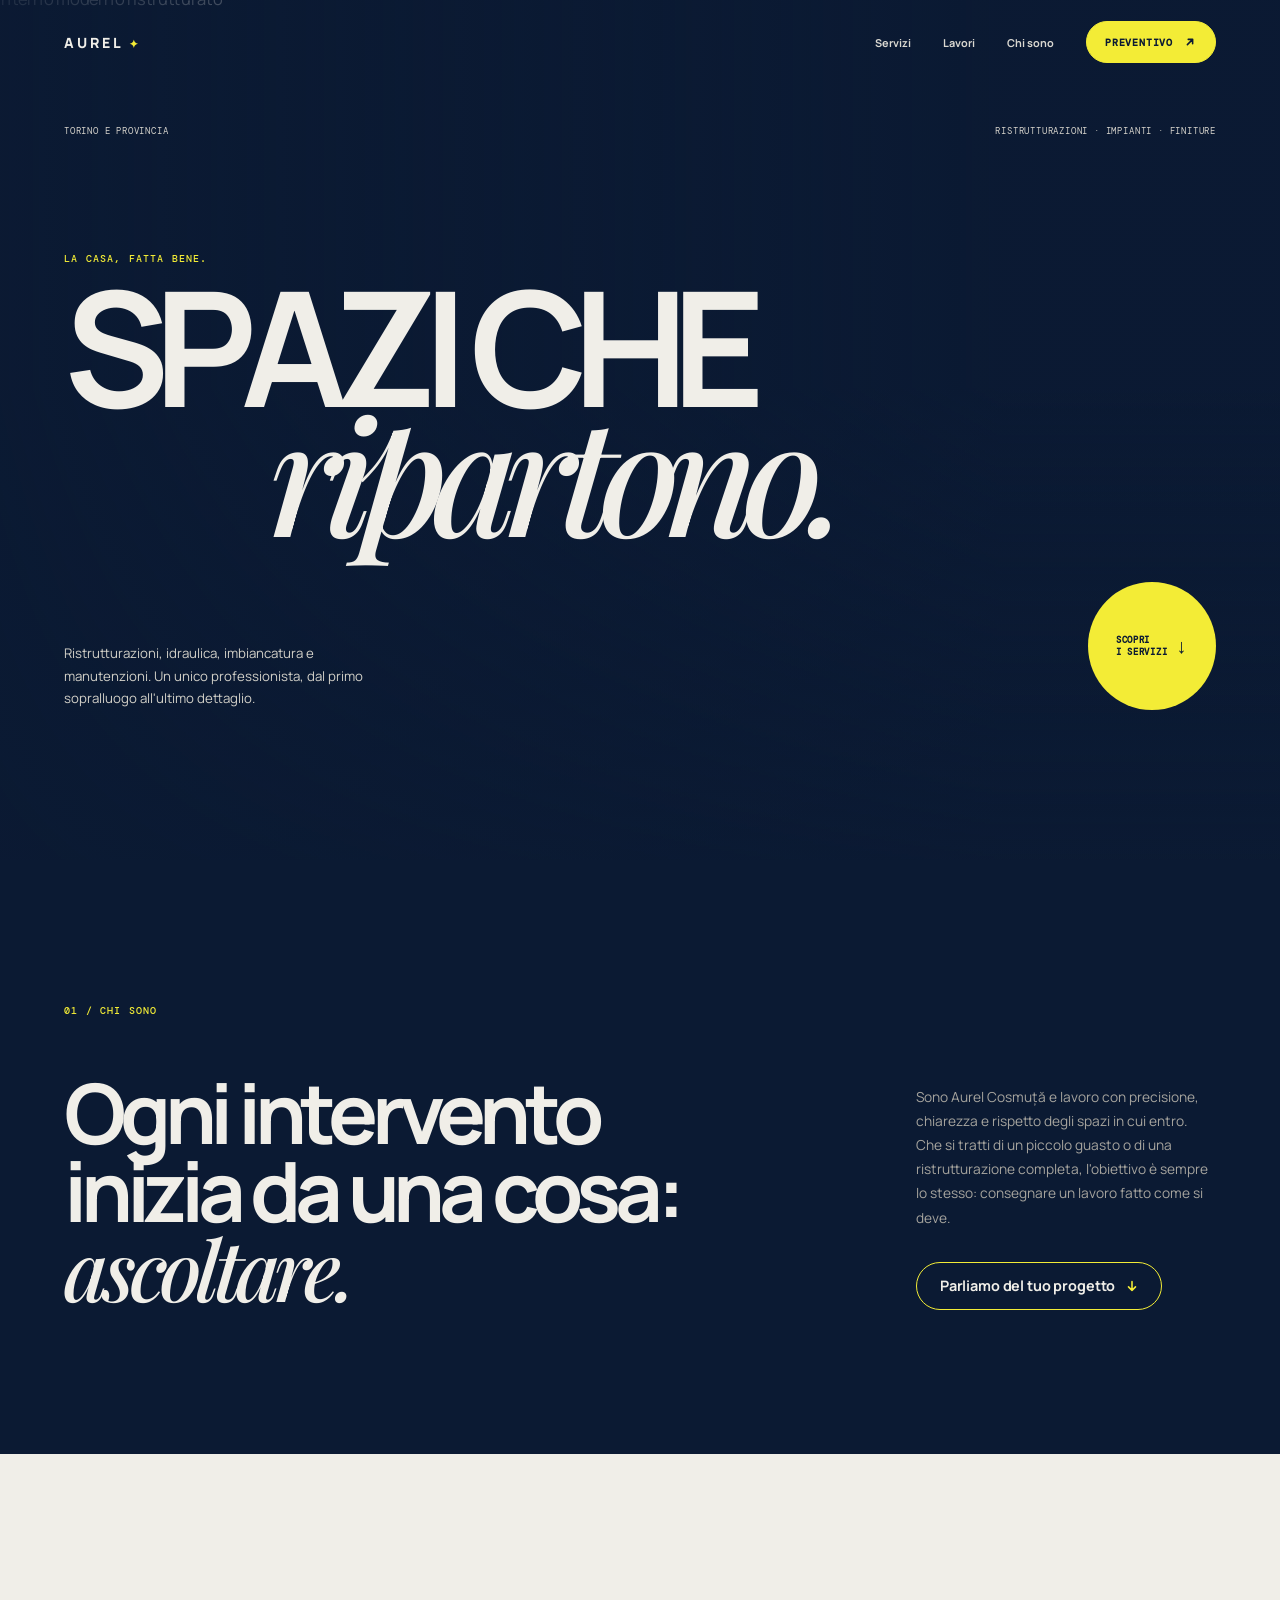
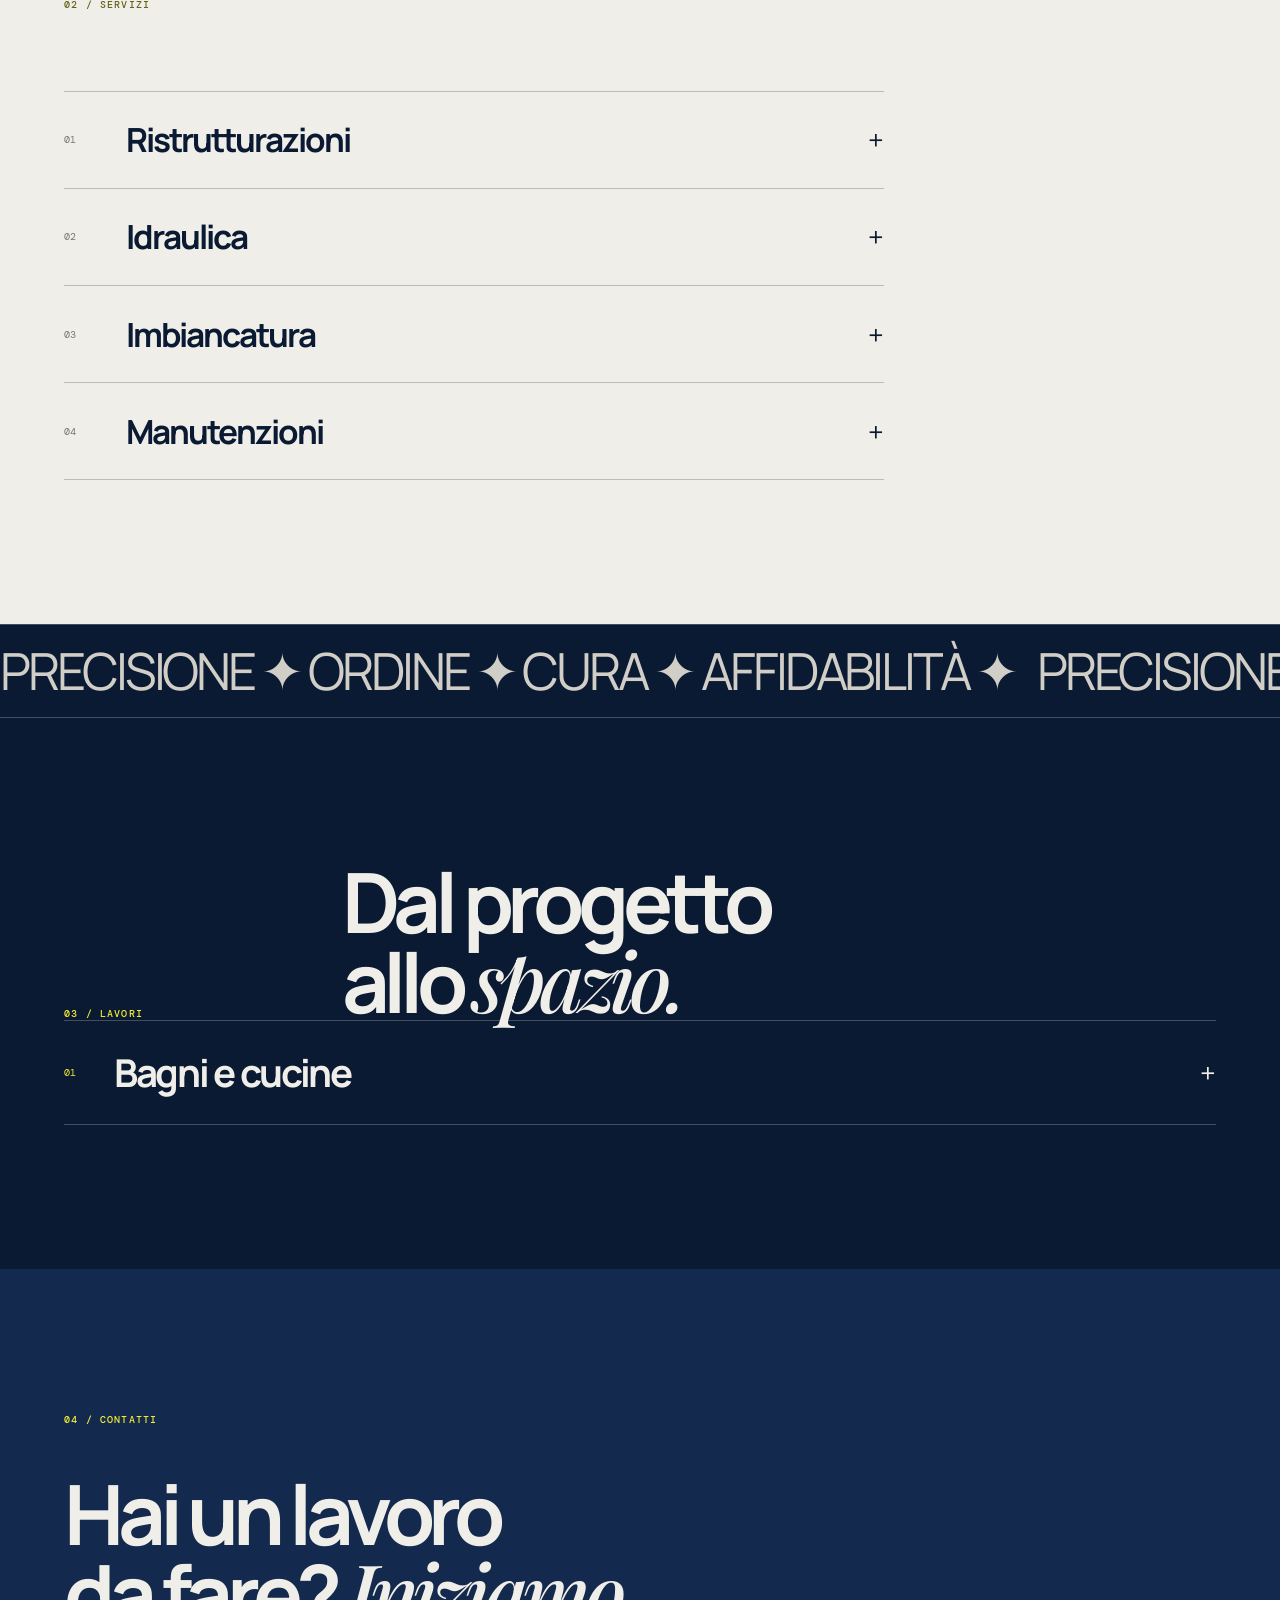
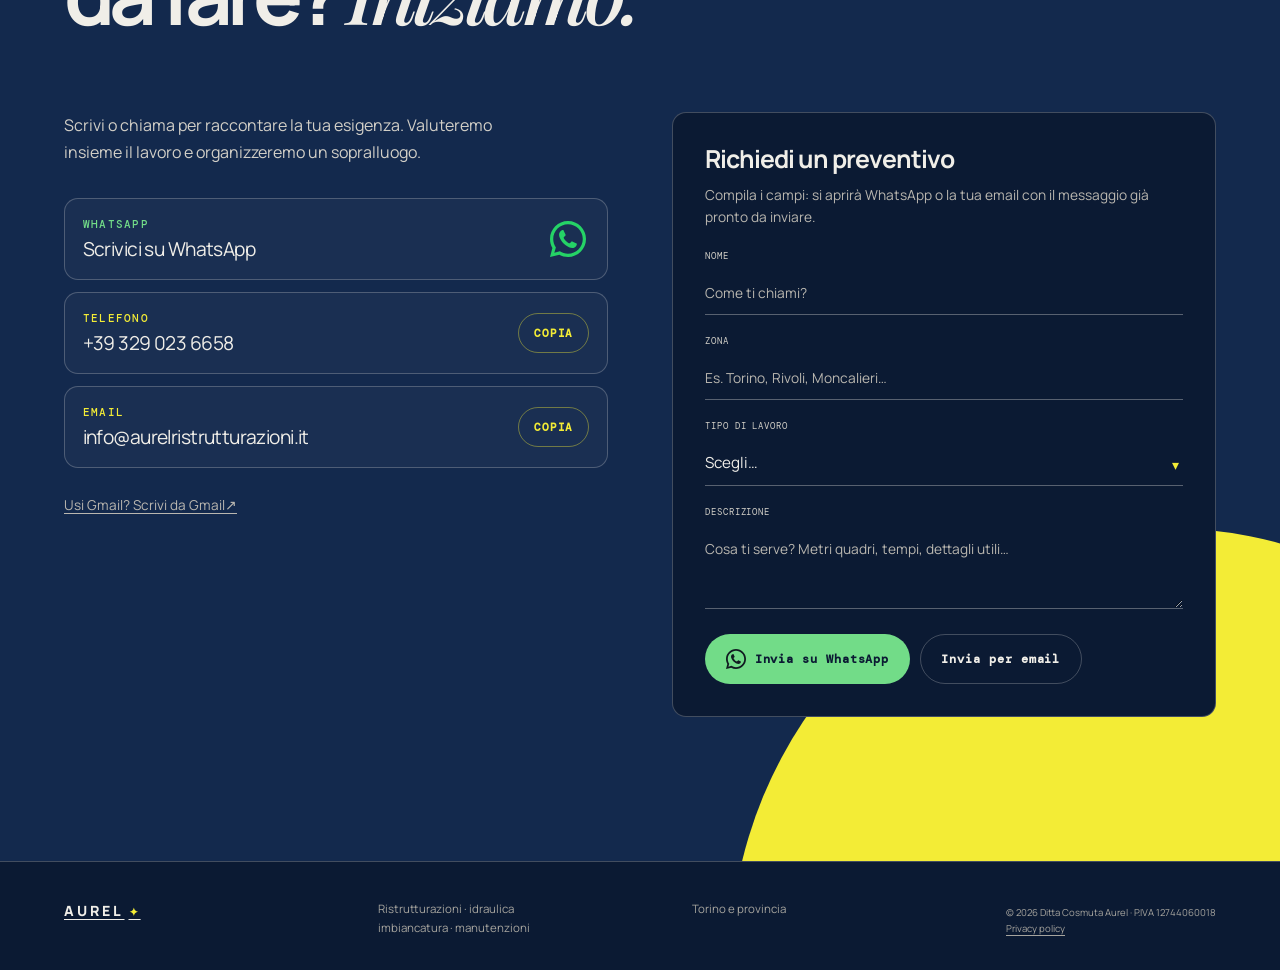
==== commit 8842e720: "Apertura: tolta la scritta verticale SCORRI che si sovrapponeva al cerchio Co-Authored-By: Claude Op" ====
--- a/index.html
+++ b/index.html
@@ -2,13 +2,13 @@
 <html lang="it">
 <head>
 <meta charset="utf-8"><meta name="viewport" content="width=device-width, initial-scale=1"><meta name="description" content="Aurel Cosmuță: ristrutturazioni, idraulica, imbiancatura e manutenzioni a Torino e provincia."><title>Aurel Cosmuță — Ristrutturazioni</title>
-<meta http-equiv="Content-Security-Policy" content="default-src 'none'; script-src 'self'; style-src 'self'; font-src 'self'; img-src 'self' https://images.unsplash.com; form-action 'none'; manifest-src 'self'; base-uri 'none'; object-src 'none'; frame-src 'none'; worker-src 'none'; require-trusted-types-for 'script'; trusted-types 'none'; upgrade-insecure-requests"><link rel="canonical" href="https://aurelristrutturazioni.it/"><meta property="og:title" content="Aurel Cosmuță — Ristrutturazioni a Torino"><meta property="og:description" content="Ristrutturazioni, idraulica, imbiancatura e manutenzioni a Torino e provincia."><meta property="og:url" content="https://aurelristrutturazioni.it/"><meta property="og:type" content="website"><meta property="og:locale" content="it_IT"><meta name="referrer" content="strict-origin-when-cross-origin"><link rel="stylesheet" href="fonts/fonts.css?v=202610310843"><link rel="stylesheet" href="aurel.css?v=202610310843"><script src="frame-guard.js?v=202610310843"></script><script defer src="aurel.js?v=202610310843"></script>
+<meta http-equiv="Content-Security-Policy" content="default-src 'none'; script-src 'self'; style-src 'self'; font-src 'self'; img-src 'self' https://images.unsplash.com; form-action 'none'; manifest-src 'self'; base-uri 'none'; object-src 'none'; frame-src 'none'; worker-src 'none'; require-trusted-types-for 'script'; trusted-types 'none'; upgrade-insecure-requests"><link rel="canonical" href="https://aurelristrutturazioni.it/"><meta property="og:title" content="Aurel Cosmuță — Ristrutturazioni a Torino"><meta property="og:description" content="Ristrutturazioni, idraulica, imbiancatura e manutenzioni a Torino e provincia."><meta property="og:url" content="https://aurelristrutturazioni.it/"><meta property="og:type" content="website"><meta property="og:locale" content="it_IT"><meta name="referrer" content="strict-origin-when-cross-origin"><link rel="stylesheet" href="fonts/fonts.css?v=202611011515"><link rel="stylesheet" href="aurel.css?v=202611011515"><script src="frame-guard.js?v=202611011515"></script><script defer src="aurel.js?v=202611011515"></script>
 </head>
 <body>
 <header class="header" id="top"><a class="logo" href="#top">AUREL<span>✦</span></a><nav class="nav"><a href="#servizi">Servizi</a><a href="#lavori">Lavori</a><a href="#chi-sono">Chi sono</a><a class="nav-cta" href="#contatti">PREVENTIVO <span><svg class="arr" viewBox="0 0 16 16" width="14" height="14" fill="none" stroke="currentColor" stroke-width="1.8" stroke-linecap="round" stroke-linejoin="round" aria-hidden="true"><path d="M5 11 11 5M6 5h5v5"/></svg></span></a></nav><button class="menu-button" aria-label="Apri menu" aria-expanded="false"><i></i><i></i></button></header>
 <nav class="mobile-nav" aria-hidden="true"><a href="#servizi">Servizi</a><a href="#lavori">Lavori</a><a href="#chi-sono">Chi sono</a><a href="#contatti" class="mobile-quote">Preventivo</a></nav>
 <main>
-<section class="hero"><div class="hero-image"><img src="https://images.unsplash.com/photo-1600607687939-ce8a6c25118c?auto=format&fit=crop&w=2000&q=88" alt="Interno moderno ristrutturato"></div><div class="hero-shade"></div><div class="hero-meta"><span>Torino e provincia</span><span>Ristrutturazioni · Impianti · Finiture</span></div><div class="hero-content"><p class="kicker">La casa, fatta bene.</p><h1><span>SPAZI CHE</span><em>ripartono.</em></h1><div class="hero-bottom"><p>Ristrutturazioni, idraulica, imbiancatura e manutenzioni. Un unico professionista, dal primo sopralluogo all'ultimo dettaglio.</p><a class="circle-link" href="#servizi">SCOPRI<br>I SERVIZI <b>↓</b></a></div></div><div class="hero-scroll">SCORRI <span>↓</span></div></section>
+<section class="hero"><div class="hero-image"><img src="https://images.unsplash.com/photo-1600607687939-ce8a6c25118c?auto=format&fit=crop&w=2000&q=88" alt="Interno moderno ristrutturato"></div><div class="hero-shade"></div><div class="hero-meta"><span>Torino e provincia</span><span>Ristrutturazioni · Impianti · Finiture</span></div><div class="hero-content"><p class="kicker">La casa, fatta bene.</p><h1><span>SPAZI CHE</span><em>ripartono.</em></h1><div class="hero-bottom"><p>Ristrutturazioni, idraulica, imbiancatura e manutenzioni. Un unico professionista, dal primo sopralluogo all'ultimo dettaglio.</p><a class="circle-link" href="#servizi">SCOPRI<br>I SERVIZI <b>↓</b></a></div></div></section>
 <section class="intro section" id="chi-sono"><div class="section-label">01 / CHI SONO</div><div class="intro-layout"><h2>Ogni intervento<br>inizia da una cosa:<br><em>ascoltare.</em></h2><div class="intro-copy"><p>Sono Aurel Cosmuță e lavoro con precisione, chiarezza e rispetto degli spazi in cui entro. Che si tratti di un piccolo guasto o di una ristrutturazione completa, l'obiettivo è sempre lo stesso: consegnare un lavoro fatto come si deve.</p><a class="cta-pill" href="#contatti">Parliamo del tuo progetto <svg class="arr" viewBox="0 0 16 16" width="14" height="14" fill="none" stroke="currentColor" stroke-width="1.8" stroke-linecap="round" stroke-linejoin="round" aria-hidden="true"><path d="M8 3v10M4 9l4 4 4-4"/></svg></a></div></div></section>
 <section class="services section" id="servizi"><div class="services-title"><div class="section-label">02 / SERVIZI</div></div><div class="services-grid"><div class="service-list"><article class="service-item"><button class="service-toggle"><span>01</span><strong>Ristrutturazioni</strong><i>+</i></button><div class="service-sublist"><div class="service-detail"><span>01.01</span><b>Ristrutturazione completa</b></div><div class="service-detail"><span>01.02</span><b>Bagni e cucine</b></div><div class="service-detail"><span>01.03</span><b>Distribuzione degli spazi</b></div></div></article><article class="service-item"><button class="service-toggle"><span>02</span><strong>Idraulica</strong><i>+</i></button><div class="service-sublist"><div class="service-detail"><span>02.01</span><b>Impianti idrici</b></div><div class="service-detail"><span>02.02</span><b>Sanitari e rubinetteria</b></div><div class="service-detail"><span>02.03</span><b>Riparazioni</b></div></div></article><article class="service-item"><button class="service-toggle"><span>03</span><strong>Imbiancatura</strong><i>+</i></button><div class="service-sublist"><div class="service-detail"><span>03.01</span><b>Pareti e soffitti</b></div><div class="service-detail"><span>03.02</span><b>Preparazione superfici</b></div><div class="service-detail"><span>03.03</span><b>Finiture e colori</b></div></div></article><article class="service-item"><button class="service-toggle"><span>04</span><strong>Manutenzioni</strong><i>+</i></button><div class="service-sublist"><div class="service-detail"><span>04.01</span><b>Interventi urgenti</b></div><div class="service-detail"><span>04.02</span><b>Ripristini</b></div><div class="service-detail"><span>04.03</span><b>Manutenzione ordinaria</b></div></div></article></div></div></section>
 <section class="statement"><div class="ticker"><span>PRECISIONE ✦ ORDINE ✦ CURA ✦ AFFIDABILITÀ ✦ </span><span>PRECISIONE ✦ ORDINE ✦ CURA ✦ AFFIDABILITÀ ✦ </span></div></section>
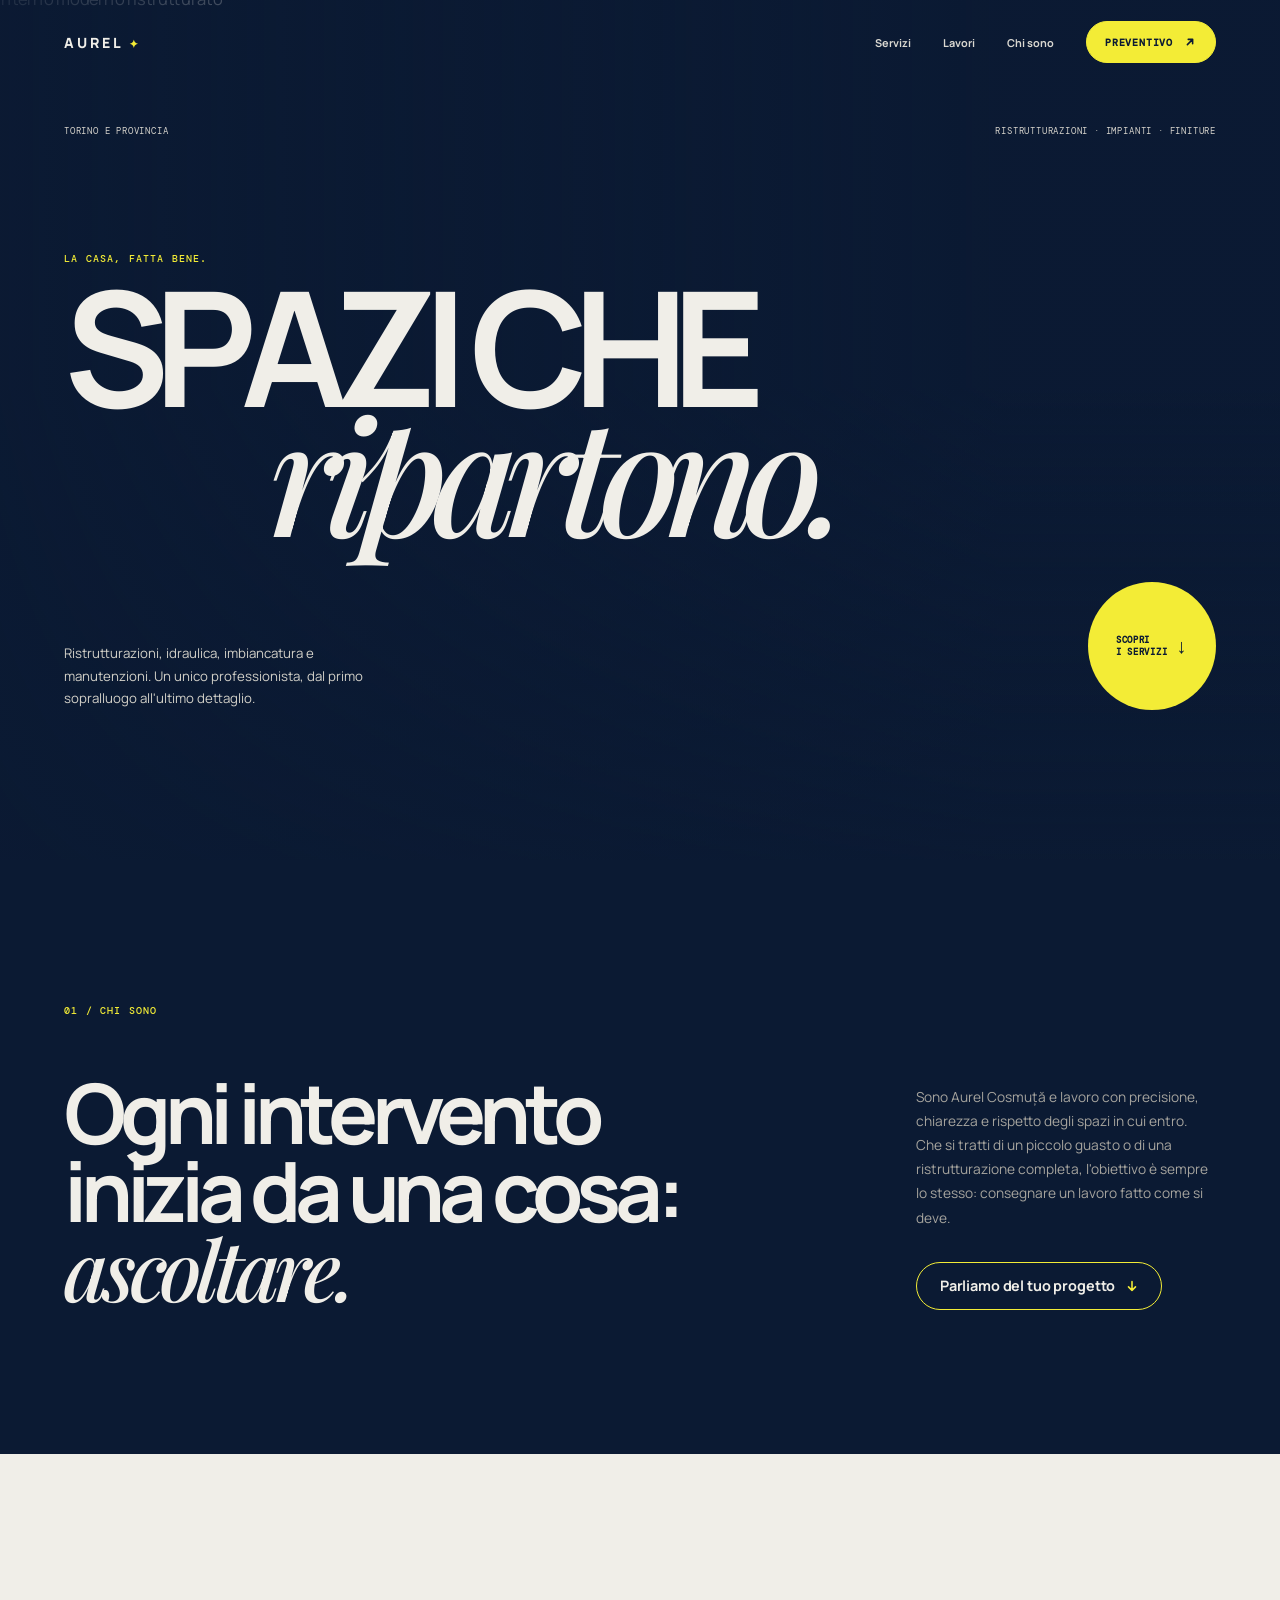
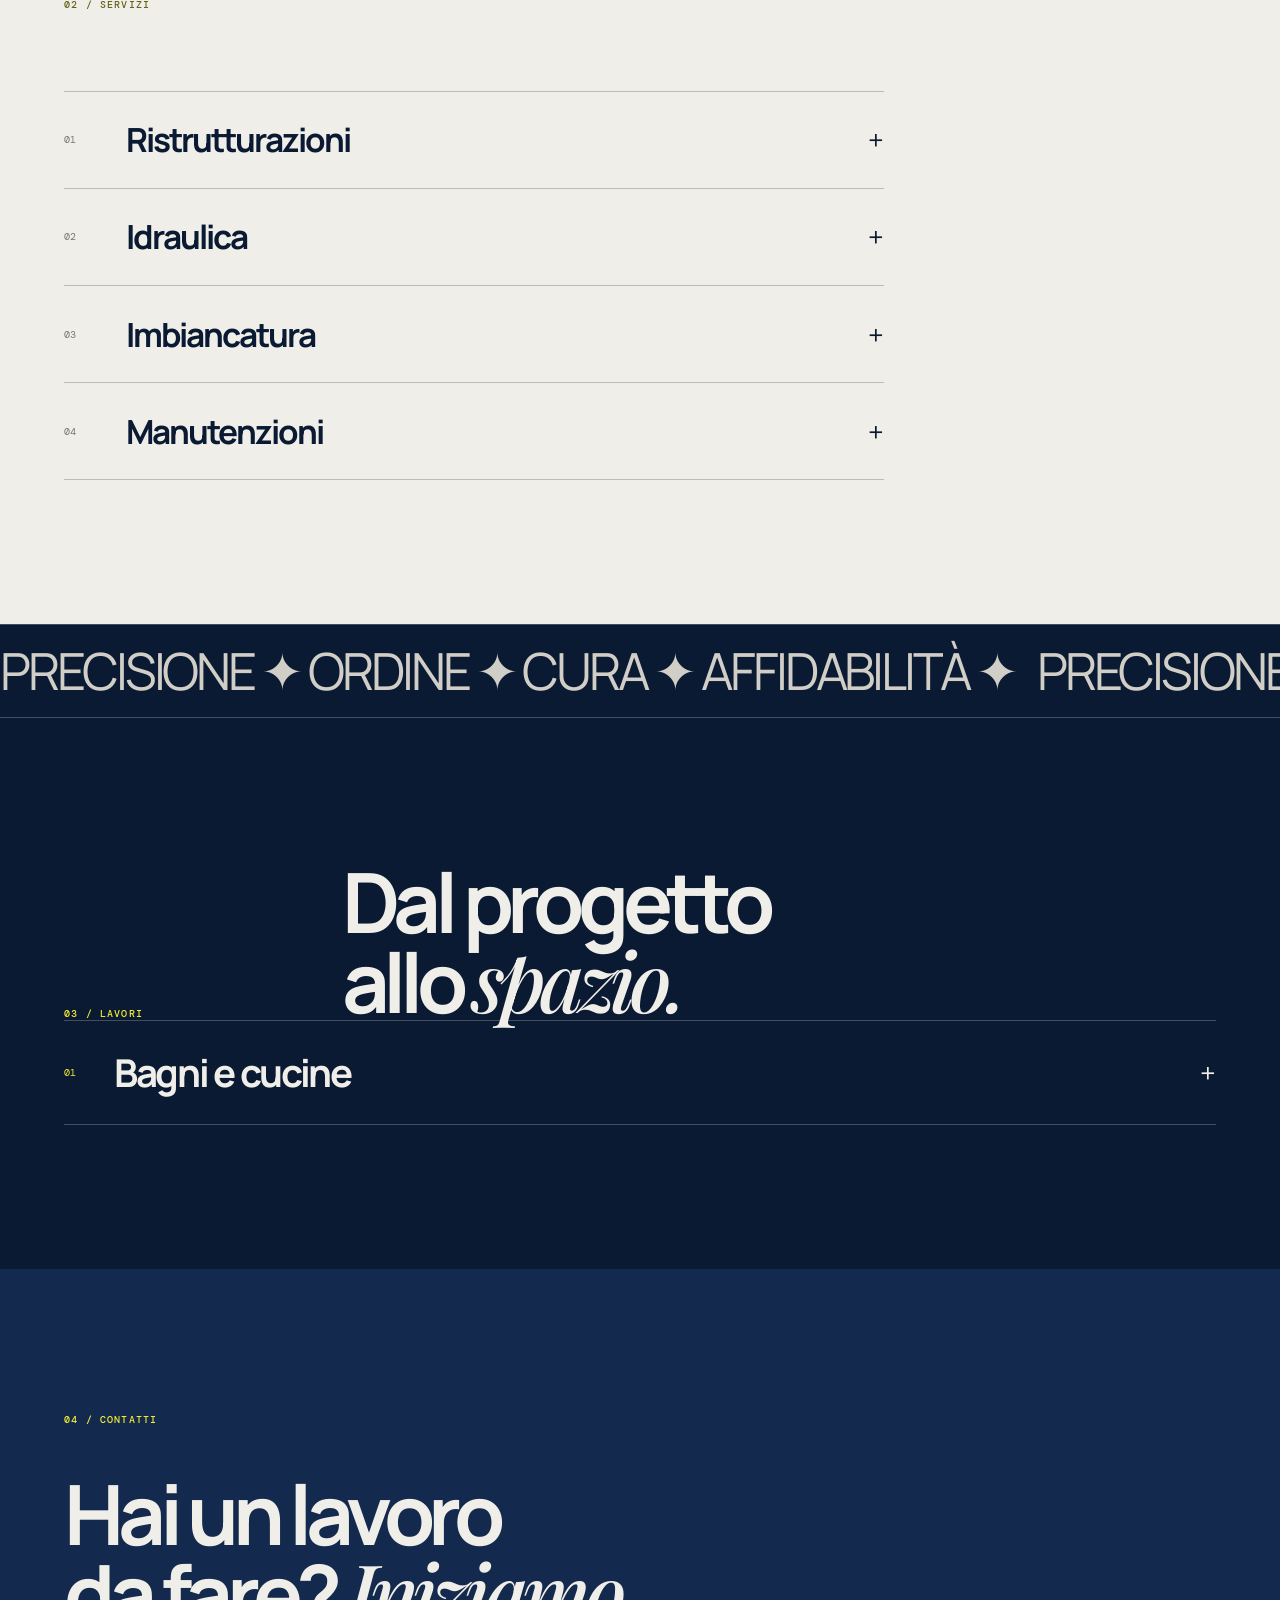
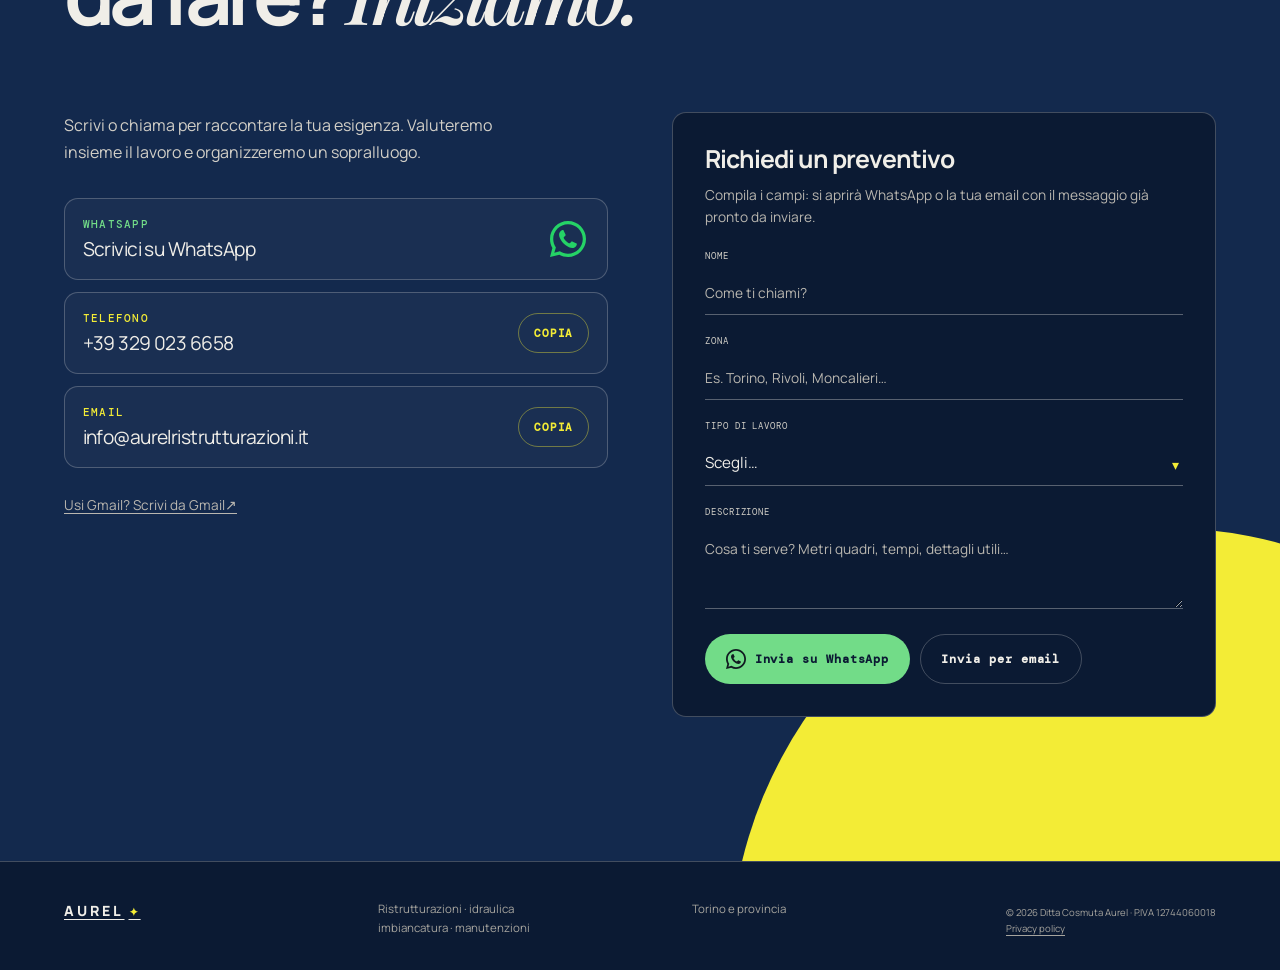
==== commit 36132f14: "Favicon: A bianca con stellina gialla su blu (SVG, PNG, ICO e icona per la schermata Home) Co-Author" ====
--- a/index.html
+++ b/index.html
@@ -1,8 +1,8 @@
 <!doctype html>
 <html lang="it">
 <head>
-<meta charset="utf-8"><meta name="viewport" content="width=device-width, initial-scale=1"><meta name="description" content="Aurel Cosmuță: ristrutturazioni, idraulica, imbiancatura e manutenzioni a Torino e provincia."><title>Aurel Cosmuță — Ristrutturazioni</title>
-<meta http-equiv="Content-Security-Policy" content="default-src 'none'; script-src 'self'; style-src 'self'; font-src 'self'; img-src 'self' https://images.unsplash.com; form-action 'none'; manifest-src 'self'; base-uri 'none'; object-src 'none'; frame-src 'none'; worker-src 'none'; require-trusted-types-for 'script'; trusted-types 'none'; upgrade-insecure-requests"><link rel="canonical" href="https://aurelristrutturazioni.it/"><meta property="og:title" content="Aurel Cosmuță — Ristrutturazioni a Torino"><meta property="og:description" content="Ristrutturazioni, idraulica, imbiancatura e manutenzioni a Torino e provincia."><meta property="og:url" content="https://aurelristrutturazioni.it/"><meta property="og:type" content="website"><meta property="og:locale" content="it_IT"><meta name="referrer" content="strict-origin-when-cross-origin"><link rel="stylesheet" href="fonts/fonts.css?v=202611011515"><link rel="stylesheet" href="aurel.css?v=202611011515"><script src="frame-guard.js?v=202611011515"></script><script defer src="aurel.js?v=202611011515"></script>
+<meta charset="utf-8"><meta name="viewport" content="width=device-width, initial-scale=1"><meta name="description" content="Aurel Cosmuță: ristrutturazioni, idraulica, imbiancatura e manutenzioni a Torino e provincia."><title>Aurel Cosmuță — Ristrutturazioni</title><link rel="icon" href="favicon.svg" type="image/svg+xml"><link rel="icon" href="favicon-32.png" type="image/png" sizes="32x32"><link rel="apple-touch-icon" href="apple-touch-icon.png"><meta name="theme-color" content="#0b1a33">
+<meta http-equiv="Content-Security-Policy" content="default-src 'none'; script-src 'self'; style-src 'self'; font-src 'self'; img-src 'self' https://images.unsplash.com; form-action 'none'; manifest-src 'self'; base-uri 'none'; object-src 'none'; frame-src 'none'; worker-src 'none'; require-trusted-types-for 'script'; trusted-types 'none'; upgrade-insecure-requests"><link rel="canonical" href="https://aurelristrutturazioni.it/"><meta property="og:title" content="Aurel Cosmuță — Ristrutturazioni a Torino"><meta property="og:description" content="Ristrutturazioni, idraulica, imbiancatura e manutenzioni a Torino e provincia."><meta property="og:url" content="https://aurelristrutturazioni.it/"><meta property="og:type" content="website"><meta property="og:locale" content="it_IT"><meta name="referrer" content="strict-origin-when-cross-origin"><link rel="stylesheet" href="fonts/fonts.css?v=202611011532"><link rel="stylesheet" href="aurel.css?v=202611011532"><script src="frame-guard.js?v=202611011532"></script><script defer src="aurel.js?v=202611011532"></script>
 </head>
 <body>
 <header class="header" id="top"><a class="logo" href="#top">AUREL<span>✦</span></a><nav class="nav"><a href="#servizi">Servizi</a><a href="#lavori">Lavori</a><a href="#chi-sono">Chi sono</a><a class="nav-cta" href="#contatti">PREVENTIVO <span><svg class="arr" viewBox="0 0 16 16" width="14" height="14" fill="none" stroke="currentColor" stroke-width="1.8" stroke-linecap="round" stroke-linejoin="round" aria-hidden="true"><path d="M5 11 11 5M6 5h5v5"/></svg></span></a></nav><button class="menu-button" aria-label="Apri menu" aria-expanded="false"><i></i><i></i></button></header>
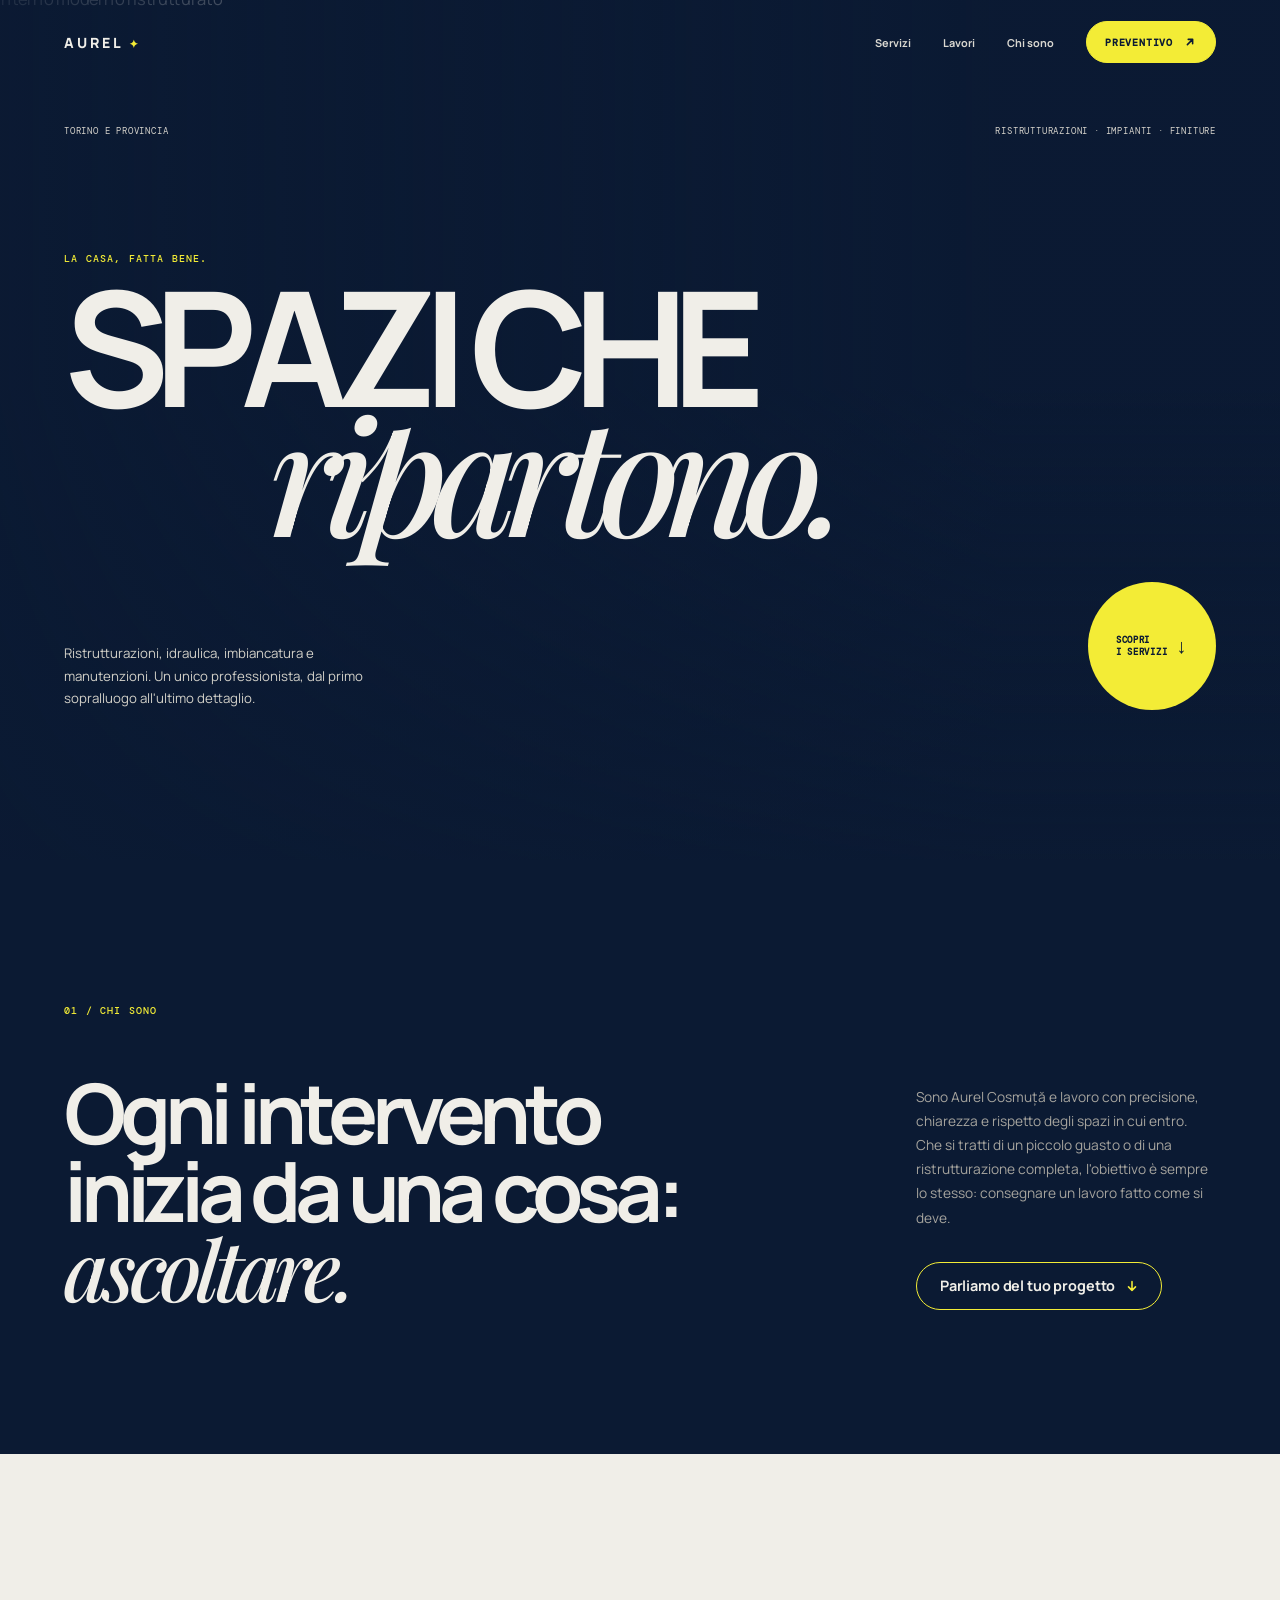
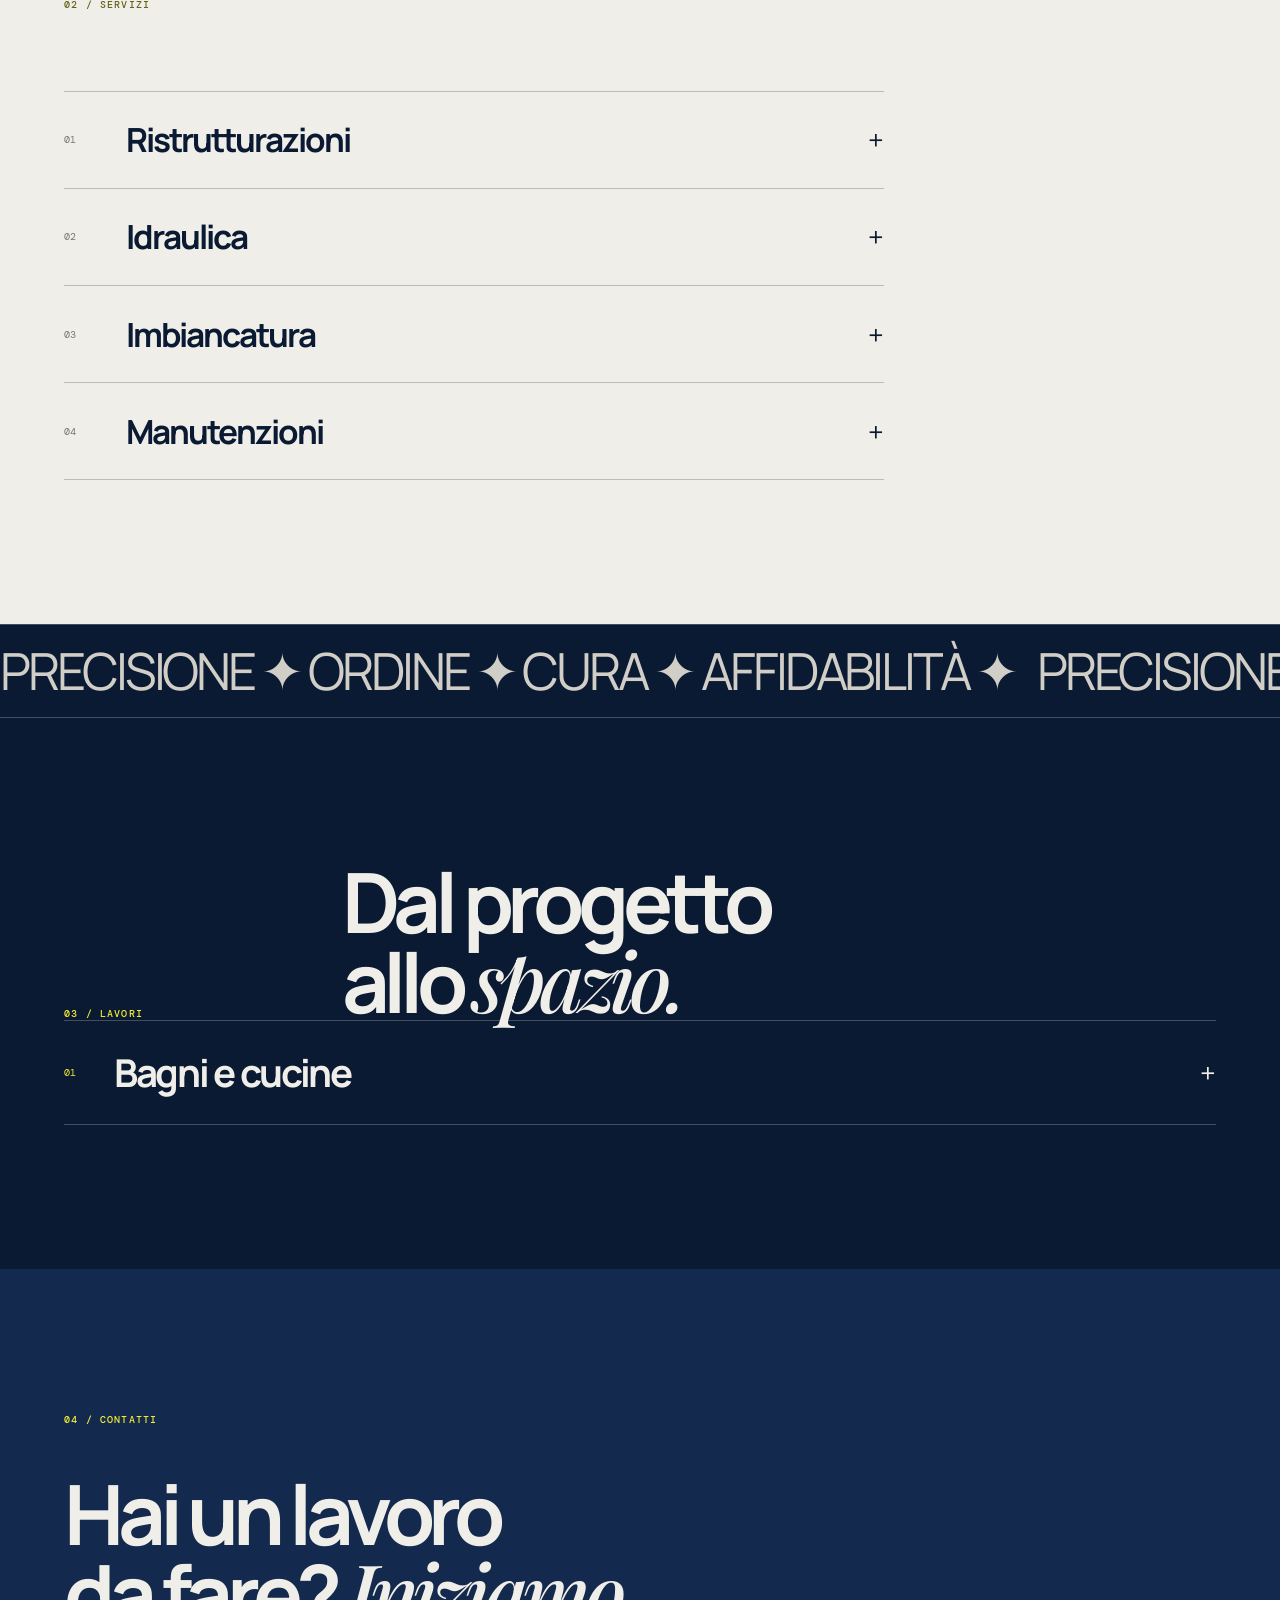
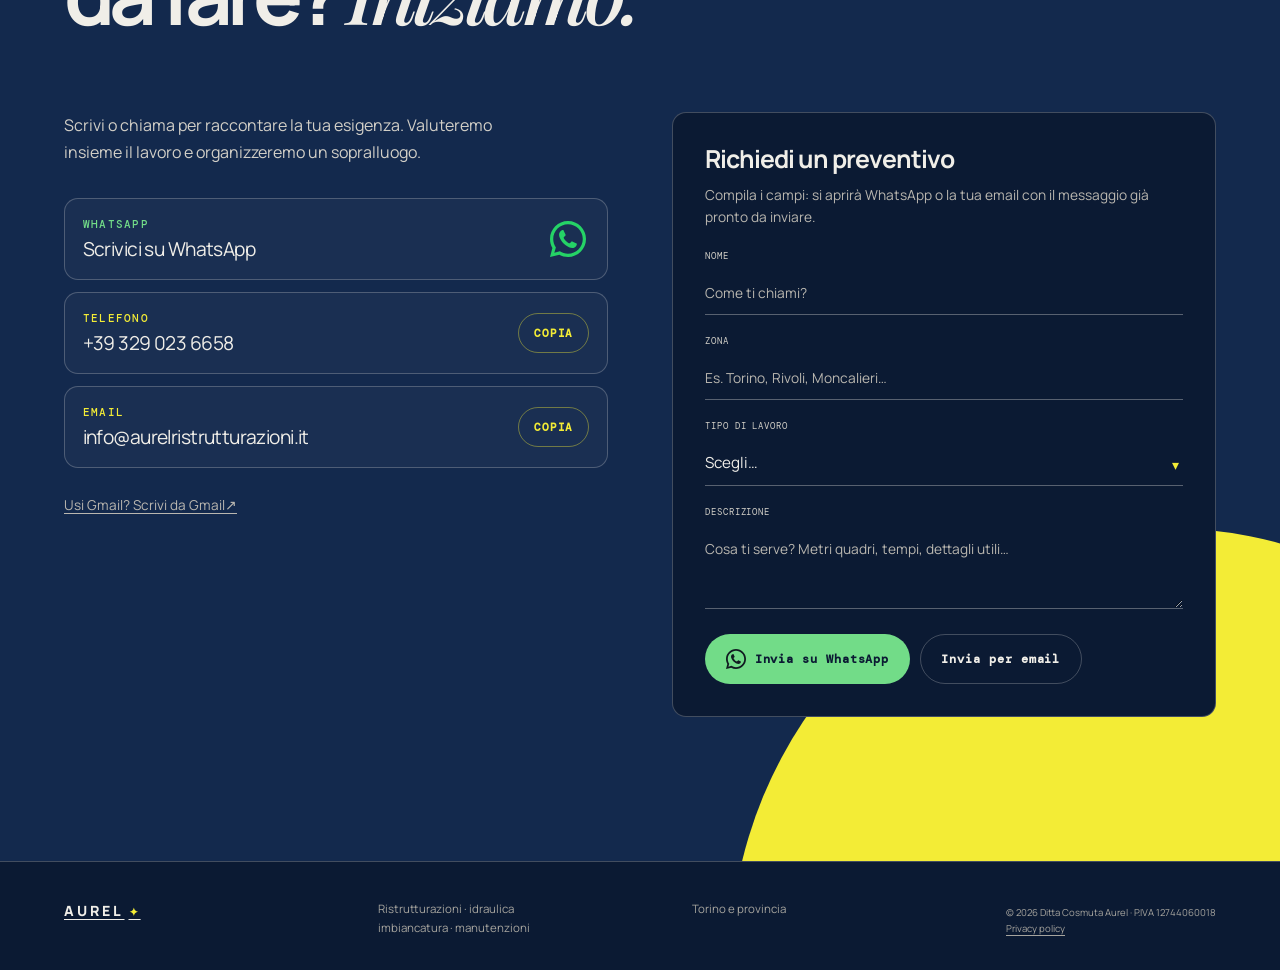
==== commit 3ff3717d: "Favicon senza sfondo: A scura (chiara in modalità scura) e stellina gialla con bordo Co-Authored-By:" ====
--- a/index.html
+++ b/index.html
@@ -1,8 +1,8 @@
 <!doctype html>
 <html lang="it">
 <head>
-<meta charset="utf-8"><meta name="viewport" content="width=device-width, initial-scale=1"><meta name="description" content="Aurel Cosmuță: ristrutturazioni, idraulica, imbiancatura e manutenzioni a Torino e provincia."><title>Aurel Cosmuță — Ristrutturazioni</title><link rel="icon" href="favicon.svg" type="image/svg+xml"><link rel="icon" href="favicon-32.png" type="image/png" sizes="32x32"><link rel="apple-touch-icon" href="apple-touch-icon.png"><meta name="theme-color" content="#0b1a33">
-<meta http-equiv="Content-Security-Policy" content="default-src 'none'; script-src 'self'; style-src 'self'; font-src 'self'; img-src 'self' https://images.unsplash.com; form-action 'none'; manifest-src 'self'; base-uri 'none'; object-src 'none'; frame-src 'none'; worker-src 'none'; require-trusted-types-for 'script'; trusted-types 'none'; upgrade-insecure-requests"><link rel="canonical" href="https://aurelristrutturazioni.it/"><meta property="og:title" content="Aurel Cosmuță — Ristrutturazioni a Torino"><meta property="og:description" content="Ristrutturazioni, idraulica, imbiancatura e manutenzioni a Torino e provincia."><meta property="og:url" content="https://aurelristrutturazioni.it/"><meta property="og:type" content="website"><meta property="og:locale" content="it_IT"><meta name="referrer" content="strict-origin-when-cross-origin"><link rel="stylesheet" href="fonts/fonts.css?v=202611011532"><link rel="stylesheet" href="aurel.css?v=202611011532"><script src="frame-guard.js?v=202611011532"></script><script defer src="aurel.js?v=202611011532"></script>
+<meta charset="utf-8"><meta name="viewport" content="width=device-width, initial-scale=1"><meta name="description" content="Aurel Cosmuță: ristrutturazioni, idraulica, imbiancatura e manutenzioni a Torino e provincia."><title>Aurel Cosmuță — Ristrutturazioni</title><link rel="icon" href="favicon.svg?v=202611021554" type="image/svg+xml"><link rel="icon" href="favicon-32.png?v=202611021554" type="image/png" sizes="32x32"><link rel="apple-touch-icon" href="apple-touch-icon.png"><meta name="theme-color" content="#0b1a33">
+<meta http-equiv="Content-Security-Policy" content="default-src 'none'; script-src 'self'; style-src 'self'; font-src 'self'; img-src 'self' https://images.unsplash.com; form-action 'none'; manifest-src 'self'; base-uri 'none'; object-src 'none'; frame-src 'none'; worker-src 'none'; require-trusted-types-for 'script'; trusted-types 'none'; upgrade-insecure-requests"><link rel="canonical" href="https://aurelristrutturazioni.it/"><meta property="og:title" content="Aurel Cosmuță — Ristrutturazioni a Torino"><meta property="og:description" content="Ristrutturazioni, idraulica, imbiancatura e manutenzioni a Torino e provincia."><meta property="og:url" content="https://aurelristrutturazioni.it/"><meta property="og:type" content="website"><meta property="og:locale" content="it_IT"><meta name="referrer" content="strict-origin-when-cross-origin"><link rel="stylesheet" href="fonts/fonts.css?v=202611021554"><link rel="stylesheet" href="aurel.css?v=202611021554"><script src="frame-guard.js?v=202611021554"></script><script defer src="aurel.js?v=202611021554"></script>
 </head>
 <body>
 <header class="header" id="top"><a class="logo" href="#top">AUREL<span>✦</span></a><nav class="nav"><a href="#servizi">Servizi</a><a href="#lavori">Lavori</a><a href="#chi-sono">Chi sono</a><a class="nav-cta" href="#contatti">PREVENTIVO <span><svg class="arr" viewBox="0 0 16 16" width="14" height="14" fill="none" stroke="currentColor" stroke-width="1.8" stroke-linecap="round" stroke-linejoin="round" aria-hidden="true"><path d="M5 11 11 5M6 5h5v5"/></svg></span></a></nav><button class="menu-button" aria-label="Apri menu" aria-expanded="false"><i></i><i></i></button></header>
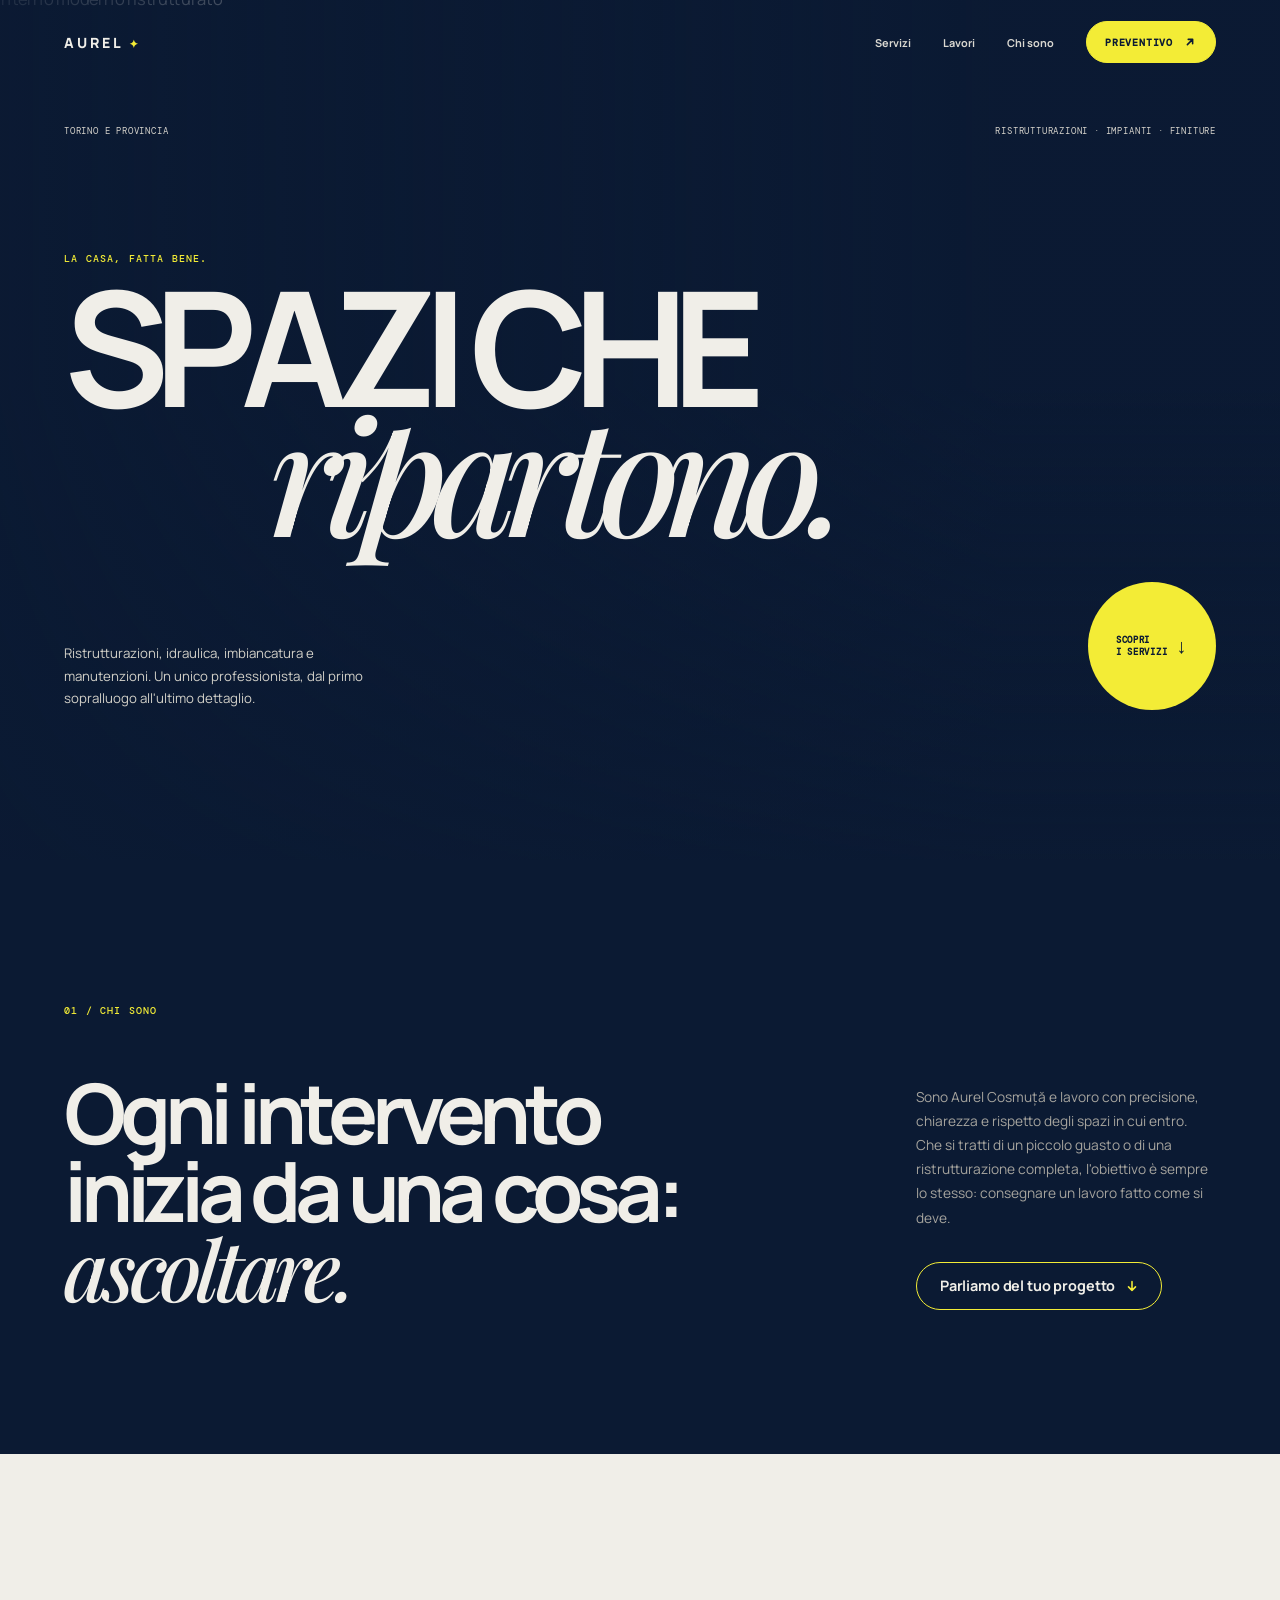
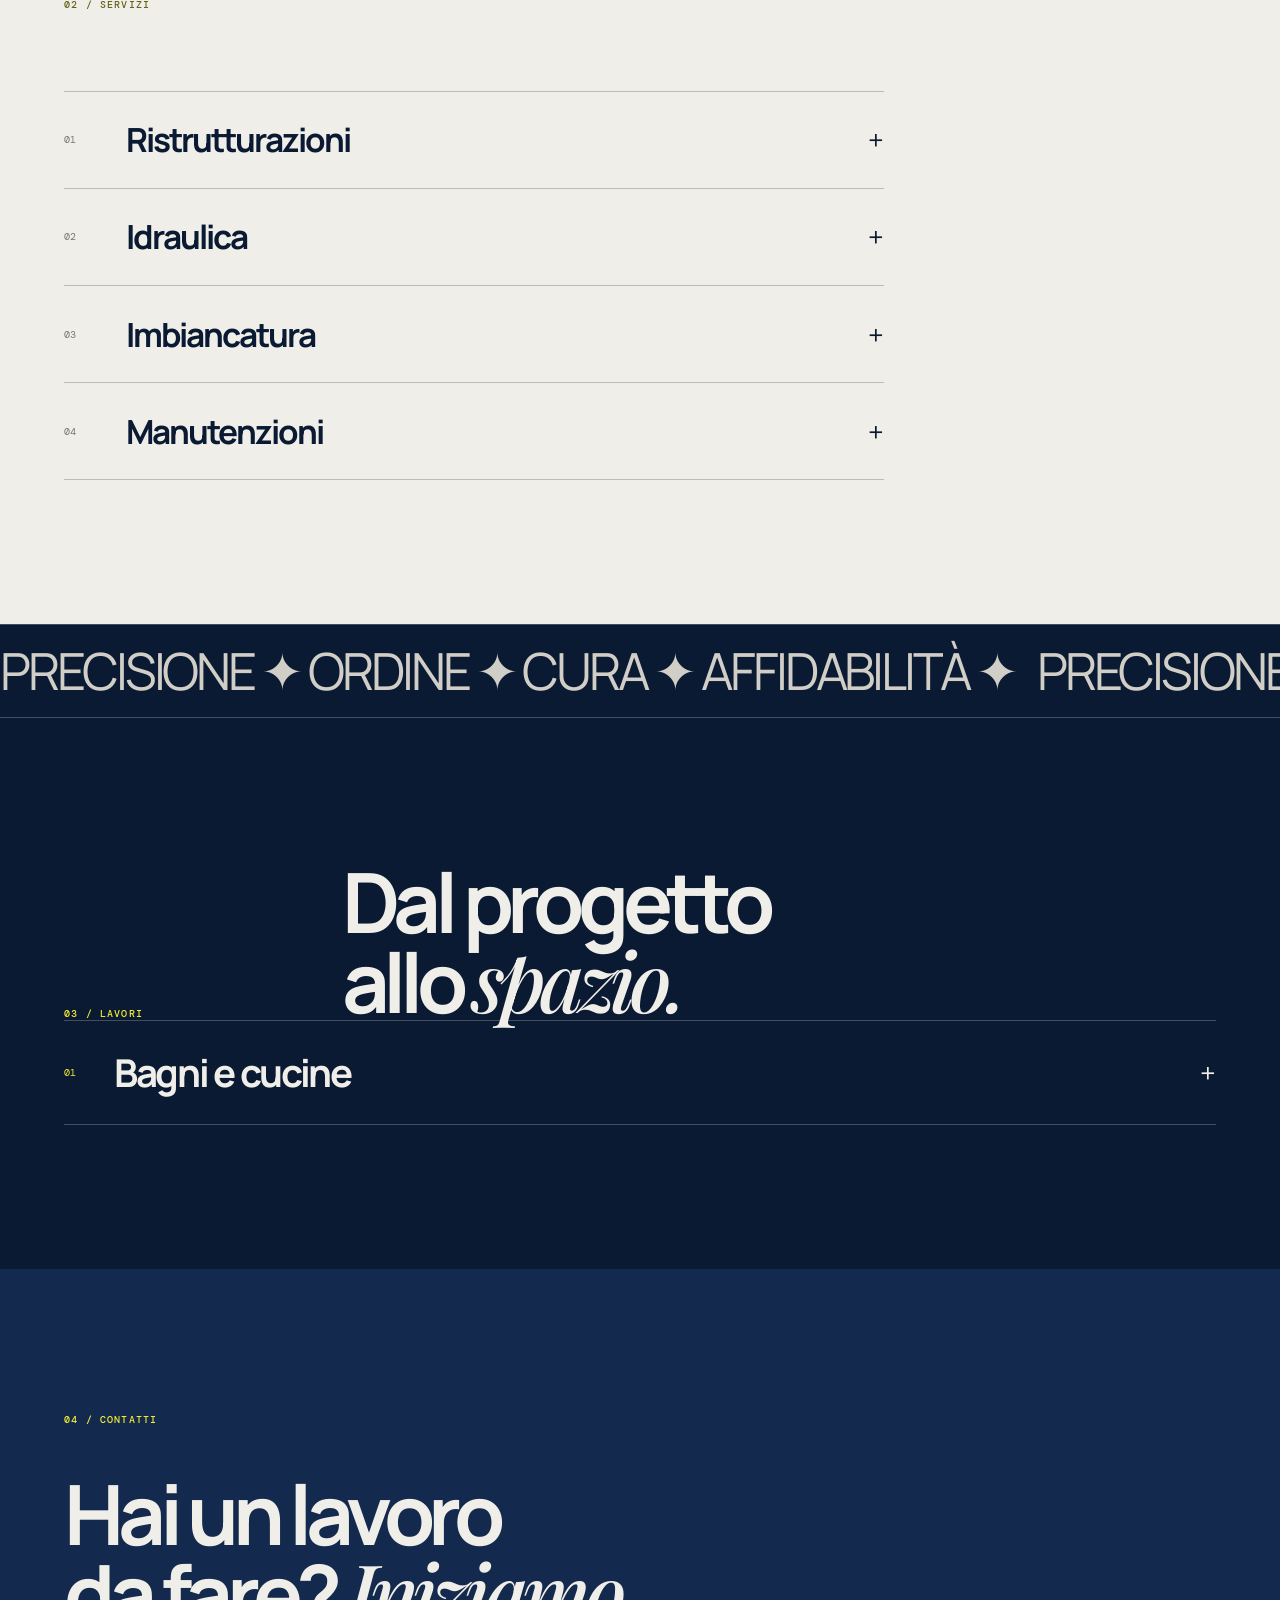
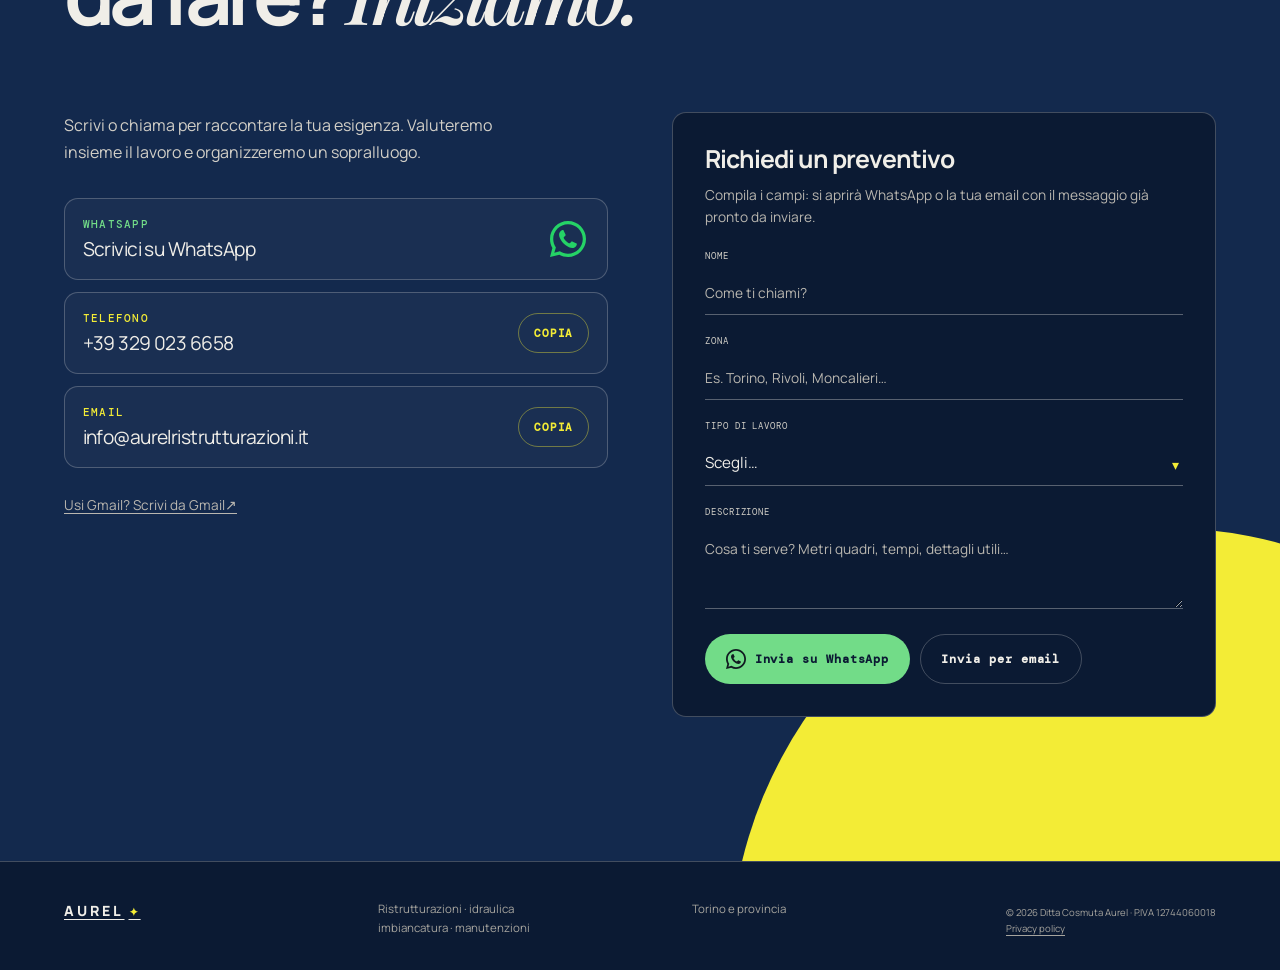
==== commit 32adbd9e: "Lavori: visualizzatore foto a schermo intero con zoom - Tocca/clicca una foto per aprirla - Zoom con" ====
--- a/index.html
+++ b/index.html
@@ -2,7 +2,7 @@
 <html lang="it">
 <head>
 <meta charset="utf-8"><meta name="viewport" content="width=device-width, initial-scale=1"><meta name="description" content="Aurel Cosmuță: ristrutturazioni, idraulica, imbiancatura e manutenzioni a Torino e provincia."><title>Aurel Cosmuță — Ristrutturazioni</title><link rel="icon" href="favicon.svg?v=202611021554" type="image/svg+xml"><link rel="icon" href="favicon-32.png?v=202611021554" type="image/png" sizes="32x32"><link rel="apple-touch-icon" href="apple-touch-icon.png"><meta name="theme-color" content="#0b1a33">
-<meta http-equiv="Content-Security-Policy" content="default-src 'none'; script-src 'self'; style-src 'self'; font-src 'self'; img-src 'self' https://images.unsplash.com; form-action 'none'; manifest-src 'self'; base-uri 'none'; object-src 'none'; frame-src 'none'; worker-src 'none'; require-trusted-types-for 'script'; trusted-types 'none'; upgrade-insecure-requests"><link rel="canonical" href="https://aurelristrutturazioni.it/"><meta property="og:title" content="Aurel Cosmuță — Ristrutturazioni a Torino"><meta property="og:description" content="Ristrutturazioni, idraulica, imbiancatura e manutenzioni a Torino e provincia."><meta property="og:url" content="https://aurelristrutturazioni.it/"><meta property="og:type" content="website"><meta property="og:locale" content="it_IT"><meta name="referrer" content="strict-origin-when-cross-origin"><link rel="stylesheet" href="fonts/fonts.css?v=202611021554"><link rel="stylesheet" href="aurel.css?v=202611021554"><script src="frame-guard.js?v=202611021554"></script><script defer src="aurel.js?v=202611021554"></script>
+<meta http-equiv="Content-Security-Policy" content="default-src 'none'; script-src 'self'; style-src 'self'; font-src 'self'; img-src 'self' https://images.unsplash.com; form-action 'none'; manifest-src 'self'; base-uri 'none'; object-src 'none'; frame-src 'none'; worker-src 'none'; require-trusted-types-for 'script'; trusted-types 'none'; upgrade-insecure-requests"><link rel="canonical" href="https://aurelristrutturazioni.it/"><meta property="og:title" content="Aurel Cosmuță — Ristrutturazioni a Torino"><meta property="og:description" content="Ristrutturazioni, idraulica, imbiancatura e manutenzioni a Torino e provincia."><meta property="og:url" content="https://aurelristrutturazioni.it/"><meta property="og:type" content="website"><meta property="og:locale" content="it_IT"><meta name="referrer" content="strict-origin-when-cross-origin"><link rel="stylesheet" href="fonts/fonts.css?v=202611021556"><link rel="stylesheet" href="aurel.css?v=202611021556"><script src="frame-guard.js?v=202611021556"></script><script defer src="aurel.js?v=202611021556"></script>
 </head>
 <body>
 <header class="header" id="top"><a class="logo" href="#top">AUREL<span>✦</span></a><nav class="nav"><a href="#servizi">Servizi</a><a href="#lavori">Lavori</a><a href="#chi-sono">Chi sono</a><a class="nav-cta" href="#contatti">PREVENTIVO <span><svg class="arr" viewBox="0 0 16 16" width="14" height="14" fill="none" stroke="currentColor" stroke-width="1.8" stroke-linecap="round" stroke-linejoin="round" aria-hidden="true"><path d="M5 11 11 5M6 5h5v5"/></svg></span></a></nav><button class="menu-button" aria-label="Apri menu" aria-expanded="false"><i></i><i></i></button></header>
@@ -14,5 +14,5 @@
 <section class="statement"><div class="ticker"><span>PRECISIONE ✦ ORDINE ✦ CURA ✦ AFFIDABILITÀ ✦ </span><span>PRECISIONE ✦ ORDINE ✦ CURA ✦ AFFIDABILITÀ ✦ </span></div></section>
 <section class="projects section" id="lavori"><div class="projects-heading"><div class="section-label">03 / LAVORI</div><h2>Dal progetto<br>allo <em>spazio.</em></h2></div><div class="portfolio"><button class="portfolio-toggle"><span>01</span><strong>Bagni e cucine</strong><i>+</i></button><div class="portfolio-content"><div class="portfolio-track"><figure><img src="img/lavori/bagno-marmo-bianco.jpg" alt="Bagno con rivestimento effetto marmo bianco e mobile sospeso" width="1050" height="1400" loading="lazy" decoding="async"><figcaption>Bagno effetto marmo</figcaption></figure><figure><img src="img/lavori/bagno-con-lavanderia.jpg" alt="Bagno ristrutturato con box doccia, sanitari sospesi e lavatrice integrata" width="1400" height="1050" loading="lazy" decoding="async"><figcaption>Bagno con lavanderia</figcaption></figure><figure><img src="img/lavori/bagno-doccia-walk-in.jpg" alt="Bagno con doccia walk-in, piastrelle decorate e rubinetteria nera" width="1052" height="1400" loading="lazy" decoding="async"><figcaption>Doccia walk-in</figcaption></figure><figure><img src="img/lavori/bagno-effetto-travertino.jpg" alt="Bagno con grandi lastre effetto travertino e box doccia in cristallo" width="1050" height="1400" loading="lazy" decoding="async"><figcaption>Effetto travertino</figcaption></figure></div></div></div></section>
 <section class="contact section" id="contatti"><div class="contact-bg"></div><div class="section-label">04 / CONTATTI</div><h2>Hai un lavoro<br>da fare? <em>Iniziamo.</em></h2><div class="cx-layout"><div class="cx-direct"><p class="cx-intro">Scrivi o chiama per raccontare la tua esigenza. Valuteremo insieme il lavoro e organizzeremo un sopralluogo.</p><ul class="cx-list"><li class="cx-card cx-wa"><a class="cx-main" href="https://wa.me/393290236658?text=Ciao%20Aurel%2C%20vorrei%20richiedere%20un%20preventivo." target="_blank" rel="noopener noreferrer"><span class="cx-label">WhatsApp</span><span class="cx-value">Scrivici su WhatsApp</span></a><img class="cx-icon" src="img/whatsapp.svg" alt="" width="36" height="36" aria-hidden="true"></li><li class="cx-card"><a class="cx-main" href="tel:+393290236658"><span class="cx-label">Telefono</span><span class="cx-value">+39 329 023 6658</span></a><button class="cx-copy copy-btn" type="button" data-copy="+39 329 023 6658" data-done="Numero copiato negli appunti.">Copia</button></li><li class="cx-card"><a class="cx-main" href="mailto:info@aurelristrutturazioni.it"><span class="cx-label">Email</span><span class="cx-value">info@aurelristrutturazioni.it</span></a><button class="cx-copy copy-btn" type="button" data-copy="info@aurelristrutturazioni.it" data-done="Email copiata negli appunti.">Copia</button></li></ul><p class="copy-message" aria-live="polite"></p><p class="cx-gmail"><a href="https://mail.google.com/mail/?view=cm&amp;fs=1&amp;to=info@aurelristrutturazioni.it" target="_blank" rel="noopener noreferrer">Usi Gmail? Scrivi da Gmail↗︎</a></p></div><form id="quote-form" class="cx-form"><h3>Richiedi un preventivo</h3><p class="cx-form-note">Compila i campi: si aprirà WhatsApp o la tua email con il messaggio già pronto da inviare.</p><label for="q-nome">Nome<input id="q-nome" name="nome" required maxlength="80" autocomplete="name" placeholder="Come ti chiami?"></label><label for="q-zona">Zona<input id="q-zona" name="zona" maxlength="80" autocomplete="address-level2" placeholder="Es. Torino, Rivoli, Moncalieri…"></label><label for="q-tipo" class="cx-select">Tipo di lavoro<select id="q-tipo" name="tipo" required><option value="">Scegli…</option><option>Ristrutturazione completa</option><option>Bagno</option><option>Cucina</option><option>Idraulica</option><option>Imbiancatura</option><option>Manutenzione o piccolo intervento</option><option>Altro</option></select></label><label for="q-msg">Descrizione<textarea id="q-msg" name="messaggio" required rows="3" maxlength="1000" placeholder="Cosa ti serve? Metri quadri, tempi, dettagli utili…"></textarea></label><div class="cx-send"><button type="submit" class="cx-send-wa" data-via="wa"><img class="qb-ico" src="img/whatsapp-black.svg" alt="" width="20" height="20" aria-hidden="true">Invia su WhatsApp</button><button type="submit" class="cx-send-mail" data-via="mail">Invia per email</button></div></form></div></section>
-</main><footer><a href="#top" class="logo">AUREL<span>✦</span></a><p>Ristrutturazioni · idraulica<br>imbiancatura · manutenzioni</p><p>Torino e provincia</p><small>© <span id="year"></span> Ditta Cosmuta Aurel · P.IVA 12744060018<br><a href="privacy.html">Privacy policy</a></small></footer><div class="quick-bar" aria-label="Contatto rapido"><a class="quick-call" href="tel:+393290236658"><svg class="qb-ico" viewBox="0 0 24 24" width="20" height="20" fill="none" stroke="currentColor" stroke-width="2" stroke-linecap="round" stroke-linejoin="round" aria-hidden="true"><path d="M5 4h3.2l1.6 4-2 1.2a11 11 0 0 0 5 5l1.2-2 4 1.6V17a2 2 0 0 1-2 2A15 15 0 0 1 3 6a2 2 0 0 1 2-2z"/></svg>Chiama</a><a class="quick-wa" href="https://wa.me/393290236658?text=Ciao%20Aurel%2C%20vorrei%20richiedere%20un%20preventivo." target="_blank" rel="noopener noreferrer"><img class="qb-ico" src="img/whatsapp-black.svg" alt="" width="20" height="20" aria-hidden="true">WhatsApp</a></div>
+</main><footer><a href="#top" class="logo">AUREL<span>✦</span></a><p>Ristrutturazioni · idraulica<br>imbiancatura · manutenzioni</p><p>Torino e provincia</p><small>© <span id="year"></span> Ditta Cosmuta Aurel · P.IVA 12744060018<br><a href="privacy.html">Privacy policy</a></small></footer><div class="lb" id="lightbox" hidden role="dialog" aria-modal="true" aria-label="Foto ingrandita"><div class="lb-top"><p class="lb-count" aria-live="polite"></p><button class="lb-btn lb-close" type="button" aria-label="Chiudi"><svg viewBox="0 0 24 24" width="24" height="24" fill="none" stroke="currentColor" stroke-width="2" stroke-linecap="round" aria-hidden="true"><path d="M6 6l12 12M18 6 6 18"/></svg></button></div><div class="lb-stage"><img class="lb-img" alt=""></div><button class="lb-btn lb-prev" type="button" aria-label="Foto precedente"><svg viewBox="0 0 24 24" width="26" height="26" fill="none" stroke="currentColor" stroke-width="2" stroke-linecap="round" stroke-linejoin="round" aria-hidden="true"><path d="M15 5l-7 7 7 7"/></svg></button><button class="lb-btn lb-next" type="button" aria-label="Foto successiva"><svg viewBox="0 0 24 24" width="26" height="26" fill="none" stroke="currentColor" stroke-width="2" stroke-linecap="round" stroke-linejoin="round" aria-hidden="true"><path d="M9 5l7 7-7 7"/></svg></button><div class="lb-bottom"><p class="lb-caption"></p><p class="lb-hint">Doppio tocco o due dita per lo zoom</p></div></div><div class="quick-bar" aria-label="Contatto rapido"><a class="quick-call" href="tel:+393290236658"><svg class="qb-ico" viewBox="0 0 24 24" width="20" height="20" fill="none" stroke="currentColor" stroke-width="2" stroke-linecap="round" stroke-linejoin="round" aria-hidden="true"><path d="M5 4h3.2l1.6 4-2 1.2a11 11 0 0 0 5 5l1.2-2 4 1.6V17a2 2 0 0 1-2 2A15 15 0 0 1 3 6a2 2 0 0 1 2-2z"/></svg>Chiama</a><a class="quick-wa" href="https://wa.me/393290236658?text=Ciao%20Aurel%2C%20vorrei%20richiedere%20un%20preventivo." target="_blank" rel="noopener noreferrer"><img class="qb-ico" src="img/whatsapp-black.svg" alt="" width="20" height="20" aria-hidden="true">WhatsApp</a></div>
 </body></html>
--- a/aurel.css
+++ b/aurel.css
@@ -275,3 +275,27 @@
 .cx-send .cx-send-wa:hover{background:#72dc88}
 .cx-send .cx-send-mail:hover{border-color:var(--line)}
 }
+
+/* ===== Visualizzatore foto ===== */
+.portfolio-track figure{cursor:zoom-in}
+.portfolio-track figure:focus-visible{outline:2px solid var(--yellow);outline-offset:3px}
+.portfolio-track figure::after{content:"";position:absolute;right:12px;top:12px;width:34px;height:34px;border-radius:50%;background:#0b1a33b3 url("img/zoom.svg") center/18px no-repeat;pointer-events:none}
+.lb{position:fixed;inset:0;z-index:50;background:#070f1e;display:grid;grid-template-rows:auto 1fr auto;color:var(--cream);padding:env(safe-area-inset-top,0px) env(safe-area-inset-right,0px) env(safe-area-inset-bottom,0px) env(safe-area-inset-left,0px)}
+.lb[hidden]{display:none}
+body.lb-open{overflow:hidden}
+body.lb-open .quick-bar,body.lb-open .header{visibility:hidden}
+.lb-top{display:flex;align-items:center;justify-content:space-between;padding:.8rem 1rem}
+.lb-count{margin:0;font:500 .75rem var(--mono);letter-spacing:.1em;color:#d6d3cc}
+.lb-stage{position:relative;overflow:hidden;touch-action:none;display:flex;align-items:center;justify-content:center;min-height:0;cursor:zoom-in;user-select:none;-webkit-user-select:none}
+.lb.zoomed .lb-stage{cursor:grab}
+.lb-img{max-width:100%;max-height:100%;width:100%;height:100%;object-fit:contain;transform-origin:center center;will-change:transform;-webkit-user-drag:none;pointer-events:none}
+.lb-btn{display:inline-flex;align-items:center;justify-content:center;width:48px;height:48px;border-radius:50%;border:1px solid #f0eee840;background:#0b1a33cc;color:var(--cream);cursor:pointer;transition:background .2s,color .2s}
+.lb-btn:hover{background:var(--yellow);color:var(--dark)}
+.lb-prev,.lb-next{position:absolute;top:50%;transform:translateY(-50%)}
+.lb-prev{left:max(1rem,env(safe-area-inset-left,0px))}
+.lb-next{right:max(1rem,env(safe-area-inset-right,0px))}
+.lb.single .lb-prev,.lb.single .lb-next,.lb.zoomed .lb-prev,.lb.zoomed .lb-next{display:none}
+.lb-bottom{padding:.8rem 1rem 1.1rem;text-align:center}
+.lb-caption{margin:0 0 .3rem;font:500 .8rem var(--mono);letter-spacing:.1em;text-transform:uppercase}
+.lb-hint{margin:0;font-size:.8rem;color:#bab7b0}
+@media(hover:none),(pointer:coarse){.lb-btn:hover{background:#0b1a33cc;color:var(--cream)}.lb-prev,.lb-next{top:auto;bottom:4.2rem;transform:none}}
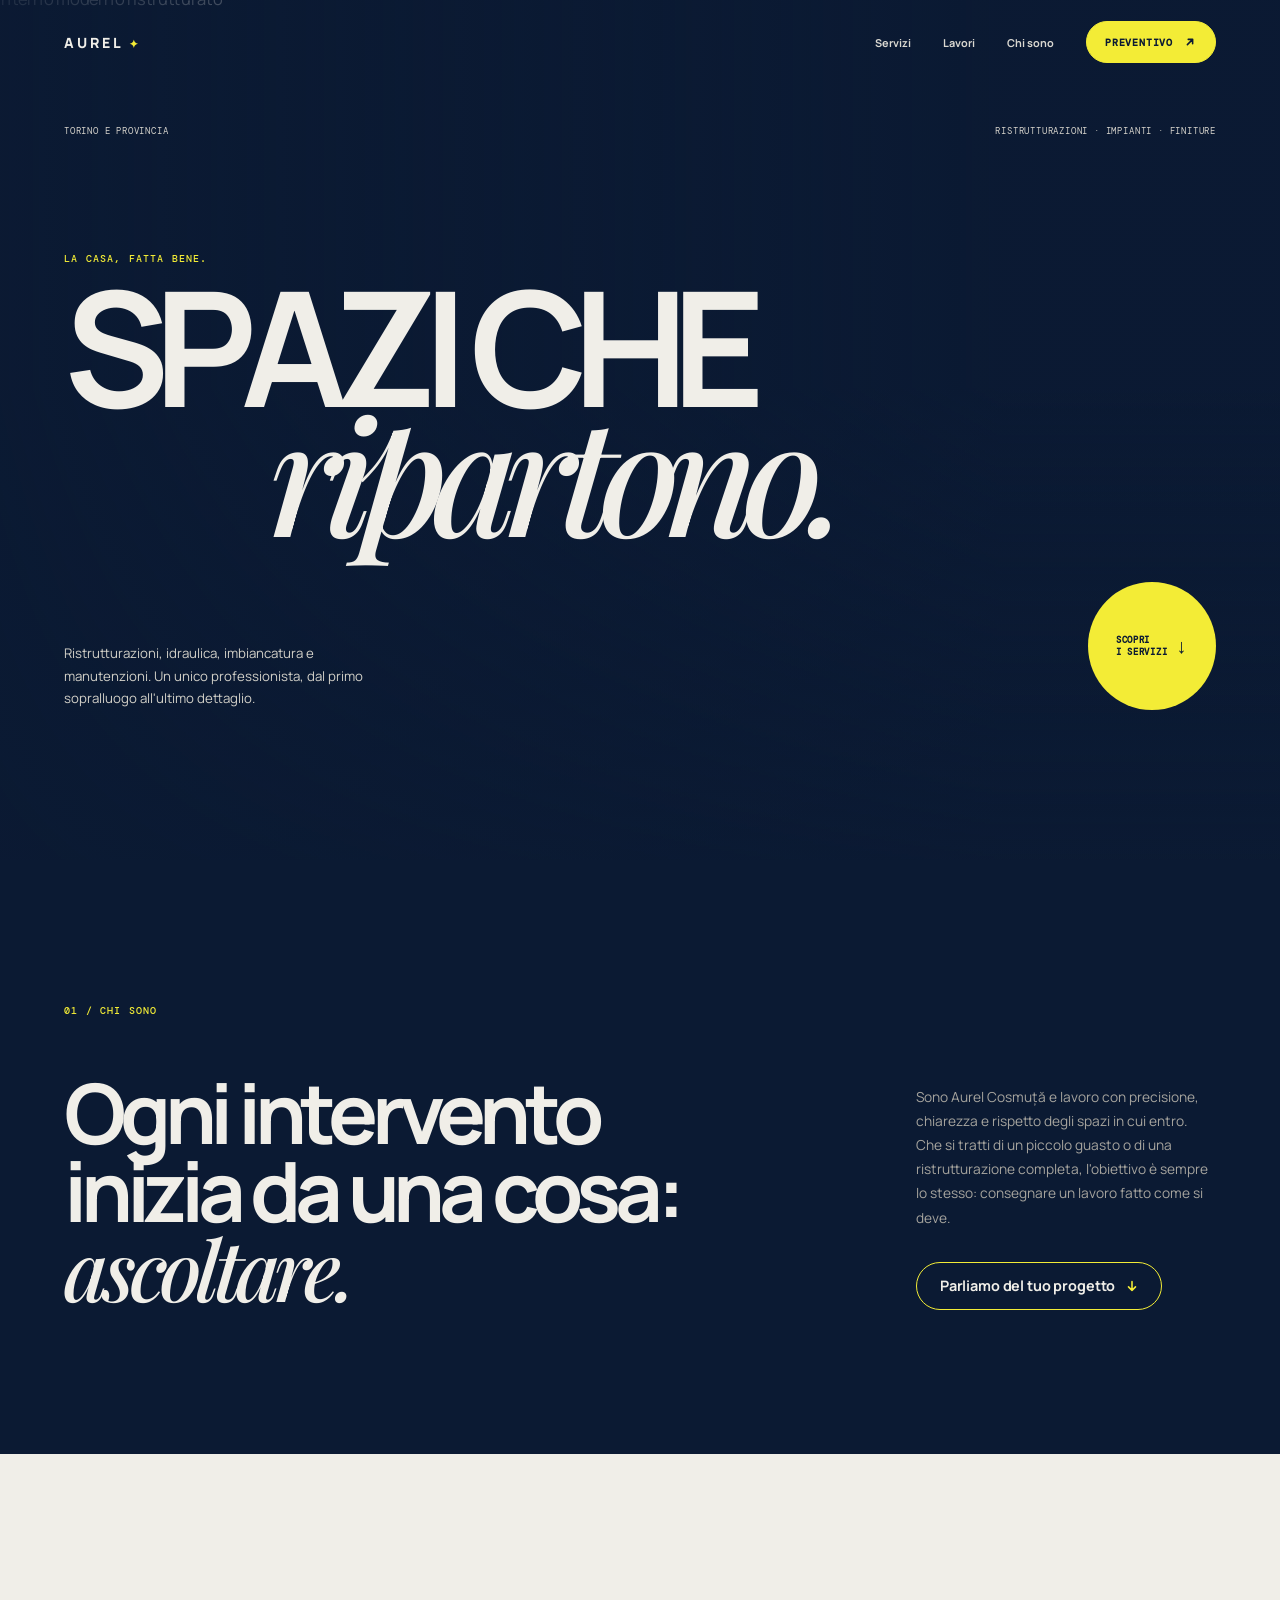
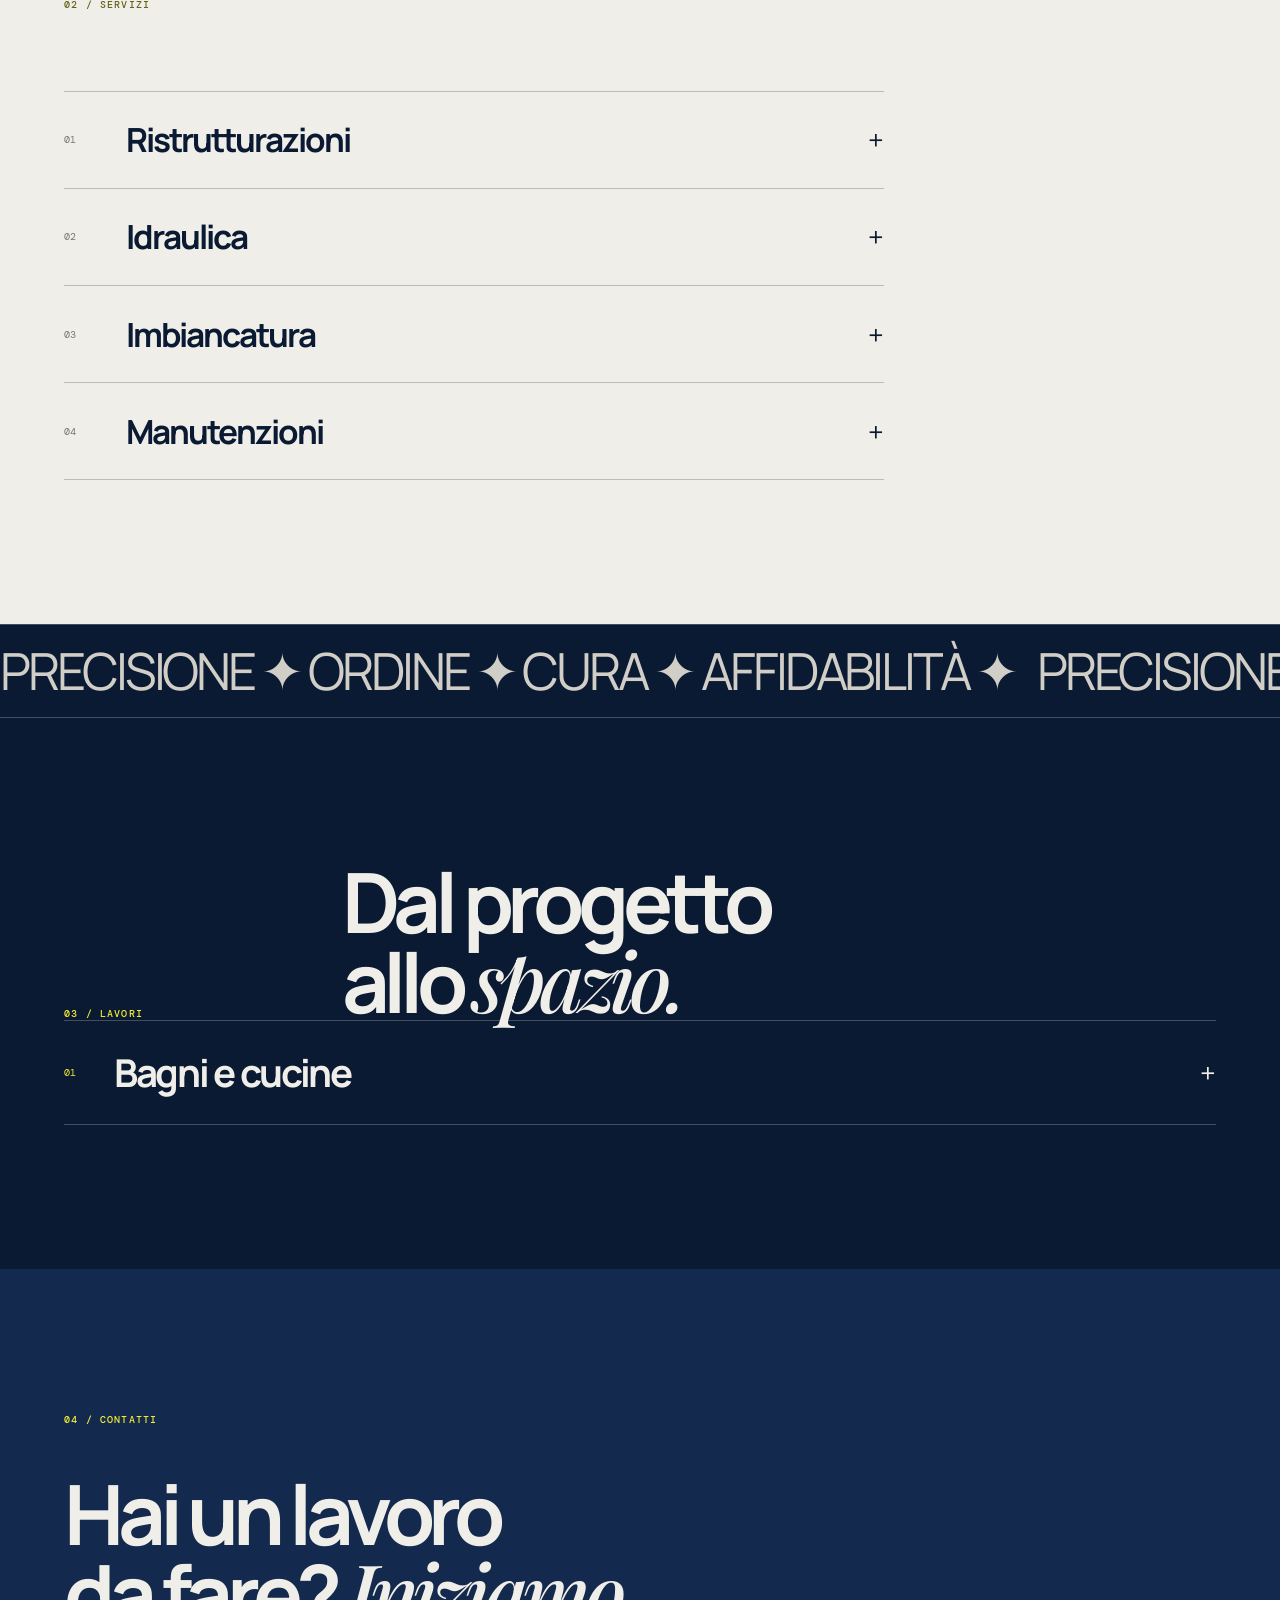
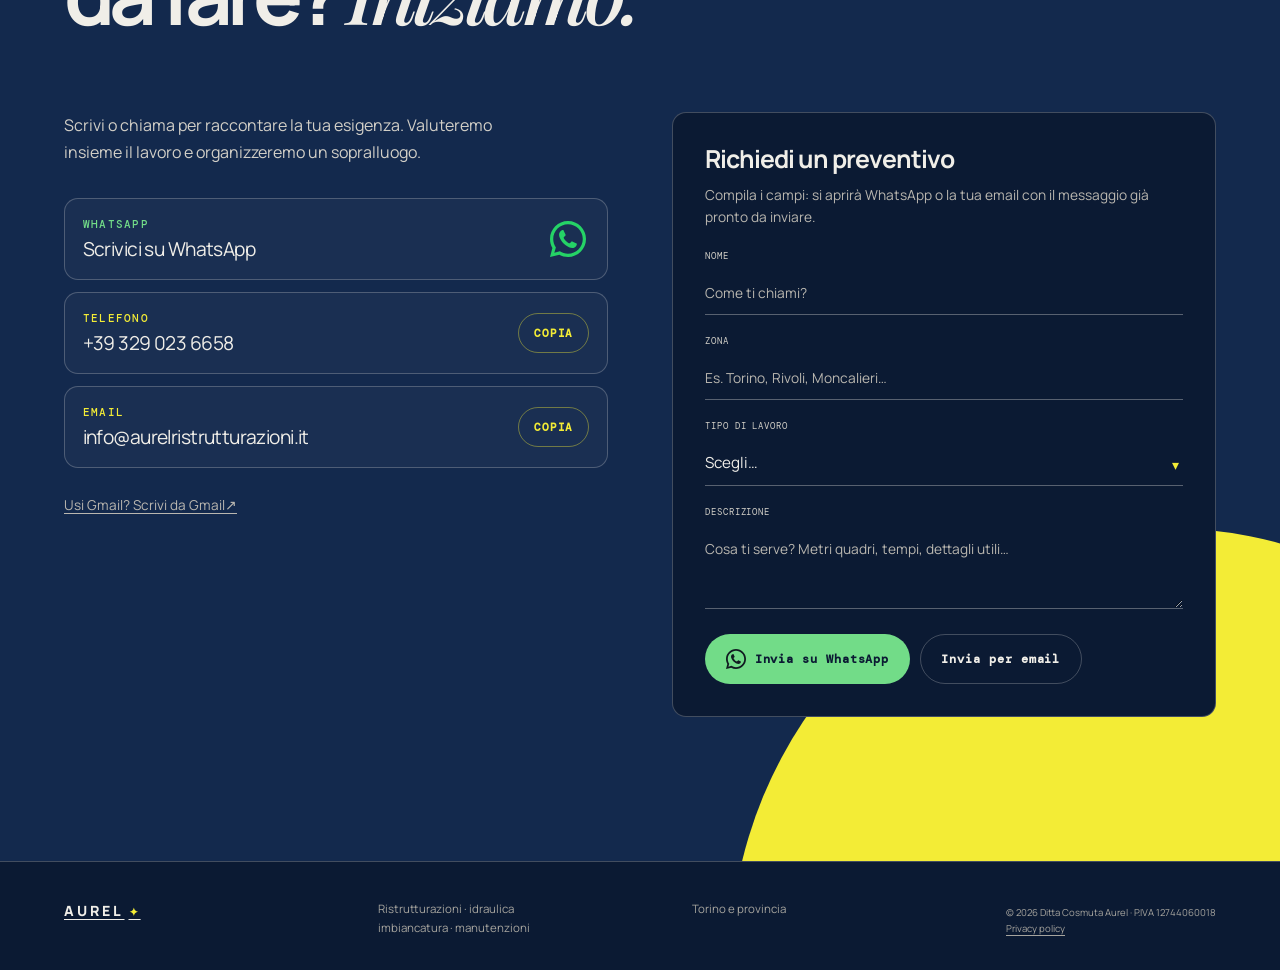
==== commit de8401e0: "Visualizzatore foto: tolta la scritta di aiuto sullo zoom Co-Authored-By: Claude Opus 5.5 <noreply@a" ====
--- a/index.html
+++ b/index.html
@@ -2,7 +2,7 @@
 <html lang="it">
 <head>
 <meta charset="utf-8"><meta name="viewport" content="width=device-width, initial-scale=1"><meta name="description" content="Aurel Cosmuță: ristrutturazioni, idraulica, imbiancatura e manutenzioni a Torino e provincia."><title>Aurel Cosmuță — Ristrutturazioni</title><link rel="icon" href="favicon.svg?v=202611021554" type="image/svg+xml"><link rel="icon" href="favicon-32.png?v=202611021554" type="image/png" sizes="32x32"><link rel="apple-touch-icon" href="apple-touch-icon.png"><meta name="theme-color" content="#0b1a33">
-<meta http-equiv="Content-Security-Policy" content="default-src 'none'; script-src 'self'; style-src 'self'; font-src 'self'; img-src 'self' https://images.unsplash.com; form-action 'none'; manifest-src 'self'; base-uri 'none'; object-src 'none'; frame-src 'none'; worker-src 'none'; require-trusted-types-for 'script'; trusted-types 'none'; upgrade-insecure-requests"><link rel="canonical" href="https://aurelristrutturazioni.it/"><meta property="og:title" content="Aurel Cosmuță — Ristrutturazioni a Torino"><meta property="og:description" content="Ristrutturazioni, idraulica, imbiancatura e manutenzioni a Torino e provincia."><meta property="og:url" content="https://aurelristrutturazioni.it/"><meta property="og:type" content="website"><meta property="og:locale" content="it_IT"><meta name="referrer" content="strict-origin-when-cross-origin"><link rel="stylesheet" href="fonts/fonts.css?v=202611021556"><link rel="stylesheet" href="aurel.css?v=202611021556"><script src="frame-guard.js?v=202611021556"></script><script defer src="aurel.js?v=202611021556"></script>
+<meta http-equiv="Content-Security-Policy" content="default-src 'none'; script-src 'self'; style-src 'self'; font-src 'self'; img-src 'self' https://images.unsplash.com; form-action 'none'; manifest-src 'self'; base-uri 'none'; object-src 'none'; frame-src 'none'; worker-src 'none'; require-trusted-types-for 'script'; trusted-types 'none'; upgrade-insecure-requests"><link rel="canonical" href="https://aurelristrutturazioni.it/"><meta property="og:title" content="Aurel Cosmuță — Ristrutturazioni a Torino"><meta property="og:description" content="Ristrutturazioni, idraulica, imbiancatura e manutenzioni a Torino e provincia."><meta property="og:url" content="https://aurelristrutturazioni.it/"><meta property="og:type" content="website"><meta property="og:locale" content="it_IT"><meta name="referrer" content="strict-origin-when-cross-origin"><link rel="stylesheet" href="fonts/fonts.css?v=202611021615"><link rel="stylesheet" href="aurel.css?v=202611021615"><script src="frame-guard.js?v=202611021615"></script><script defer src="aurel.js?v=202611021615"></script>
 </head>
 <body>
 <header class="header" id="top"><a class="logo" href="#top">AUREL<span>✦</span></a><nav class="nav"><a href="#servizi">Servizi</a><a href="#lavori">Lavori</a><a href="#chi-sono">Chi sono</a><a class="nav-cta" href="#contatti">PREVENTIVO <span><svg class="arr" viewBox="0 0 16 16" width="14" height="14" fill="none" stroke="currentColor" stroke-width="1.8" stroke-linecap="round" stroke-linejoin="round" aria-hidden="true"><path d="M5 11 11 5M6 5h5v5"/></svg></span></a></nav><button class="menu-button" aria-label="Apri menu" aria-expanded="false"><i></i><i></i></button></header>
@@ -14,5 +14,5 @@
 <section class="statement"><div class="ticker"><span>PRECISIONE ✦ ORDINE ✦ CURA ✦ AFFIDABILITÀ ✦ </span><span>PRECISIONE ✦ ORDINE ✦ CURA ✦ AFFIDABILITÀ ✦ </span></div></section>
 <section class="projects section" id="lavori"><div class="projects-heading"><div class="section-label">03 / LAVORI</div><h2>Dal progetto<br>allo <em>spazio.</em></h2></div><div class="portfolio"><button class="portfolio-toggle"><span>01</span><strong>Bagni e cucine</strong><i>+</i></button><div class="portfolio-content"><div class="portfolio-track"><figure><img src="img/lavori/bagno-marmo-bianco.jpg" alt="Bagno con rivestimento effetto marmo bianco e mobile sospeso" width="1050" height="1400" loading="lazy" decoding="async"><figcaption>Bagno effetto marmo</figcaption></figure><figure><img src="img/lavori/bagno-con-lavanderia.jpg" alt="Bagno ristrutturato con box doccia, sanitari sospesi e lavatrice integrata" width="1400" height="1050" loading="lazy" decoding="async"><figcaption>Bagno con lavanderia</figcaption></figure><figure><img src="img/lavori/bagno-doccia-walk-in.jpg" alt="Bagno con doccia walk-in, piastrelle decorate e rubinetteria nera" width="1052" height="1400" loading="lazy" decoding="async"><figcaption>Doccia walk-in</figcaption></figure><figure><img src="img/lavori/bagno-effetto-travertino.jpg" alt="Bagno con grandi lastre effetto travertino e box doccia in cristallo" width="1050" height="1400" loading="lazy" decoding="async"><figcaption>Effetto travertino</figcaption></figure></div></div></div></section>
 <section class="contact section" id="contatti"><div class="contact-bg"></div><div class="section-label">04 / CONTATTI</div><h2>Hai un lavoro<br>da fare? <em>Iniziamo.</em></h2><div class="cx-layout"><div class="cx-direct"><p class="cx-intro">Scrivi o chiama per raccontare la tua esigenza. Valuteremo insieme il lavoro e organizzeremo un sopralluogo.</p><ul class="cx-list"><li class="cx-card cx-wa"><a class="cx-main" href="https://wa.me/393290236658?text=Ciao%20Aurel%2C%20vorrei%20richiedere%20un%20preventivo." target="_blank" rel="noopener noreferrer"><span class="cx-label">WhatsApp</span><span class="cx-value">Scrivici su WhatsApp</span></a><img class="cx-icon" src="img/whatsapp.svg" alt="" width="36" height="36" aria-hidden="true"></li><li class="cx-card"><a class="cx-main" href="tel:+393290236658"><span class="cx-label">Telefono</span><span class="cx-value">+39 329 023 6658</span></a><button class="cx-copy copy-btn" type="button" data-copy="+39 329 023 6658" data-done="Numero copiato negli appunti.">Copia</button></li><li class="cx-card"><a class="cx-main" href="mailto:info@aurelristrutturazioni.it"><span class="cx-label">Email</span><span class="cx-value">info@aurelristrutturazioni.it</span></a><button class="cx-copy copy-btn" type="button" data-copy="info@aurelristrutturazioni.it" data-done="Email copiata negli appunti.">Copia</button></li></ul><p class="copy-message" aria-live="polite"></p><p class="cx-gmail"><a href="https://mail.google.com/mail/?view=cm&amp;fs=1&amp;to=info@aurelristrutturazioni.it" target="_blank" rel="noopener noreferrer">Usi Gmail? Scrivi da Gmail↗︎</a></p></div><form id="quote-form" class="cx-form"><h3>Richiedi un preventivo</h3><p class="cx-form-note">Compila i campi: si aprirà WhatsApp o la tua email con il messaggio già pronto da inviare.</p><label for="q-nome">Nome<input id="q-nome" name="nome" required maxlength="80" autocomplete="name" placeholder="Come ti chiami?"></label><label for="q-zona">Zona<input id="q-zona" name="zona" maxlength="80" autocomplete="address-level2" placeholder="Es. Torino, Rivoli, Moncalieri…"></label><label for="q-tipo" class="cx-select">Tipo di lavoro<select id="q-tipo" name="tipo" required><option value="">Scegli…</option><option>Ristrutturazione completa</option><option>Bagno</option><option>Cucina</option><option>Idraulica</option><option>Imbiancatura</option><option>Manutenzione o piccolo intervento</option><option>Altro</option></select></label><label for="q-msg">Descrizione<textarea id="q-msg" name="messaggio" required rows="3" maxlength="1000" placeholder="Cosa ti serve? Metri quadri, tempi, dettagli utili…"></textarea></label><div class="cx-send"><button type="submit" class="cx-send-wa" data-via="wa"><img class="qb-ico" src="img/whatsapp-black.svg" alt="" width="20" height="20" aria-hidden="true">Invia su WhatsApp</button><button type="submit" class="cx-send-mail" data-via="mail">Invia per email</button></div></form></div></section>
-</main><footer><a href="#top" class="logo">AUREL<span>✦</span></a><p>Ristrutturazioni · idraulica<br>imbiancatura · manutenzioni</p><p>Torino e provincia</p><small>© <span id="year"></span> Ditta Cosmuta Aurel · P.IVA 12744060018<br><a href="privacy.html">Privacy policy</a></small></footer><div class="lb" id="lightbox" hidden role="dialog" aria-modal="true" aria-label="Foto ingrandita"><div class="lb-top"><p class="lb-count" aria-live="polite"></p><button class="lb-btn lb-close" type="button" aria-label="Chiudi"><svg viewBox="0 0 24 24" width="24" height="24" fill="none" stroke="currentColor" stroke-width="2" stroke-linecap="round" aria-hidden="true"><path d="M6 6l12 12M18 6 6 18"/></svg></button></div><div class="lb-stage"><img class="lb-img" alt=""></div><button class="lb-btn lb-prev" type="button" aria-label="Foto precedente"><svg viewBox="0 0 24 24" width="26" height="26" fill="none" stroke="currentColor" stroke-width="2" stroke-linecap="round" stroke-linejoin="round" aria-hidden="true"><path d="M15 5l-7 7 7 7"/></svg></button><button class="lb-btn lb-next" type="button" aria-label="Foto successiva"><svg viewBox="0 0 24 24" width="26" height="26" fill="none" stroke="currentColor" stroke-width="2" stroke-linecap="round" stroke-linejoin="round" aria-hidden="true"><path d="M9 5l7 7-7 7"/></svg></button><div class="lb-bottom"><p class="lb-caption"></p><p class="lb-hint">Doppio tocco o due dita per lo zoom</p></div></div><div class="quick-bar" aria-label="Contatto rapido"><a class="quick-call" href="tel:+393290236658"><svg class="qb-ico" viewBox="0 0 24 24" width="20" height="20" fill="none" stroke="currentColor" stroke-width="2" stroke-linecap="round" stroke-linejoin="round" aria-hidden="true"><path d="M5 4h3.2l1.6 4-2 1.2a11 11 0 0 0 5 5l1.2-2 4 1.6V17a2 2 0 0 1-2 2A15 15 0 0 1 3 6a2 2 0 0 1 2-2z"/></svg>Chiama</a><a class="quick-wa" href="https://wa.me/393290236658?text=Ciao%20Aurel%2C%20vorrei%20richiedere%20un%20preventivo." target="_blank" rel="noopener noreferrer"><img class="qb-ico" src="img/whatsapp-black.svg" alt="" width="20" height="20" aria-hidden="true">WhatsApp</a></div>
+</main><footer><a href="#top" class="logo">AUREL<span>✦</span></a><p>Ristrutturazioni · idraulica<br>imbiancatura · manutenzioni</p><p>Torino e provincia</p><small>© <span id="year"></span> Ditta Cosmuta Aurel · P.IVA 12744060018<br><a href="privacy.html">Privacy policy</a></small></footer><div class="lb" id="lightbox" hidden role="dialog" aria-modal="true" aria-label="Foto ingrandita"><div class="lb-top"><p class="lb-count" aria-live="polite"></p><button class="lb-btn lb-close" type="button" aria-label="Chiudi"><svg viewBox="0 0 24 24" width="24" height="24" fill="none" stroke="currentColor" stroke-width="2" stroke-linecap="round" aria-hidden="true"><path d="M6 6l12 12M18 6 6 18"/></svg></button></div><div class="lb-stage"><div class="lb-track"></div></div><button class="lb-btn lb-prev" type="button" aria-label="Foto precedente"><svg viewBox="0 0 24 24" width="26" height="26" fill="none" stroke="currentColor" stroke-width="2" stroke-linecap="round" stroke-linejoin="round" aria-hidden="true"><path d="M15 5l-7 7 7 7"/></svg></button><button class="lb-btn lb-next" type="button" aria-label="Foto successiva"><svg viewBox="0 0 24 24" width="26" height="26" fill="none" stroke="currentColor" stroke-width="2" stroke-linecap="round" stroke-linejoin="round" aria-hidden="true"><path d="M9 5l7 7-7 7"/></svg></button><div class="lb-bottom"><p class="lb-caption"></p></div></div><div class="quick-bar" aria-label="Contatto rapido"><a class="quick-call" href="tel:+393290236658"><svg class="qb-ico" viewBox="0 0 24 24" width="20" height="20" fill="none" stroke="currentColor" stroke-width="2" stroke-linecap="round" stroke-linejoin="round" aria-hidden="true"><path d="M5 4h3.2l1.6 4-2 1.2a11 11 0 0 0 5 5l1.2-2 4 1.6V17a2 2 0 0 1-2 2A15 15 0 0 1 3 6a2 2 0 0 1 2-2z"/></svg>Chiama</a><a class="quick-wa" href="https://wa.me/393290236658?text=Ciao%20Aurel%2C%20vorrei%20richiedere%20un%20preventivo." target="_blank" rel="noopener noreferrer"><img class="qb-ico" src="img/whatsapp-black.svg" alt="" width="20" height="20" aria-hidden="true">WhatsApp</a></div>
 </body></html>
--- a/aurel.css
+++ b/aurel.css
@@ -299,3 +299,14 @@
 .lb-caption{margin:0 0 .3rem;font:500 .8rem var(--mono);letter-spacing:.1em;text-transform:uppercase}
 .lb-hint{margin:0;font-size:.8rem;color:#bab7b0}
 @media(hover:none),(pointer:coarse){.lb-btn:hover{background:#0b1a33cc;color:var(--cream)}.lb-prev,.lb-next{top:auto;bottom:4.2rem;transform:none}}
+
+.lb-img{transition:none}
+.lb-img.lb-anim{transition:transform .3s cubic-bezier(.2,.8,.2,1),opacity .3s ease}
+
+/* Visualizzatore: nastro di foto affiancate */
+.lb-stage{display:block}
+.lb-track{display:flex;height:100%;will-change:transform;transform:translate3d(0,0,0)}
+.lb-track.lb-anim{transition:transform .38s cubic-bezier(.22,.8,.24,1)}
+.lb-slide{flex:0 0 100%;height:100%;box-sizing:border-box;padding:0 8px;display:flex;align-items:center;justify-content:center;overflow:hidden}
+.lb-slide .lb-img{max-width:100%;max-height:100%;width:100%;height:100%;object-fit:contain}
+.lb-btn:disabled{opacity:.3;cursor:default;pointer-events:none}
